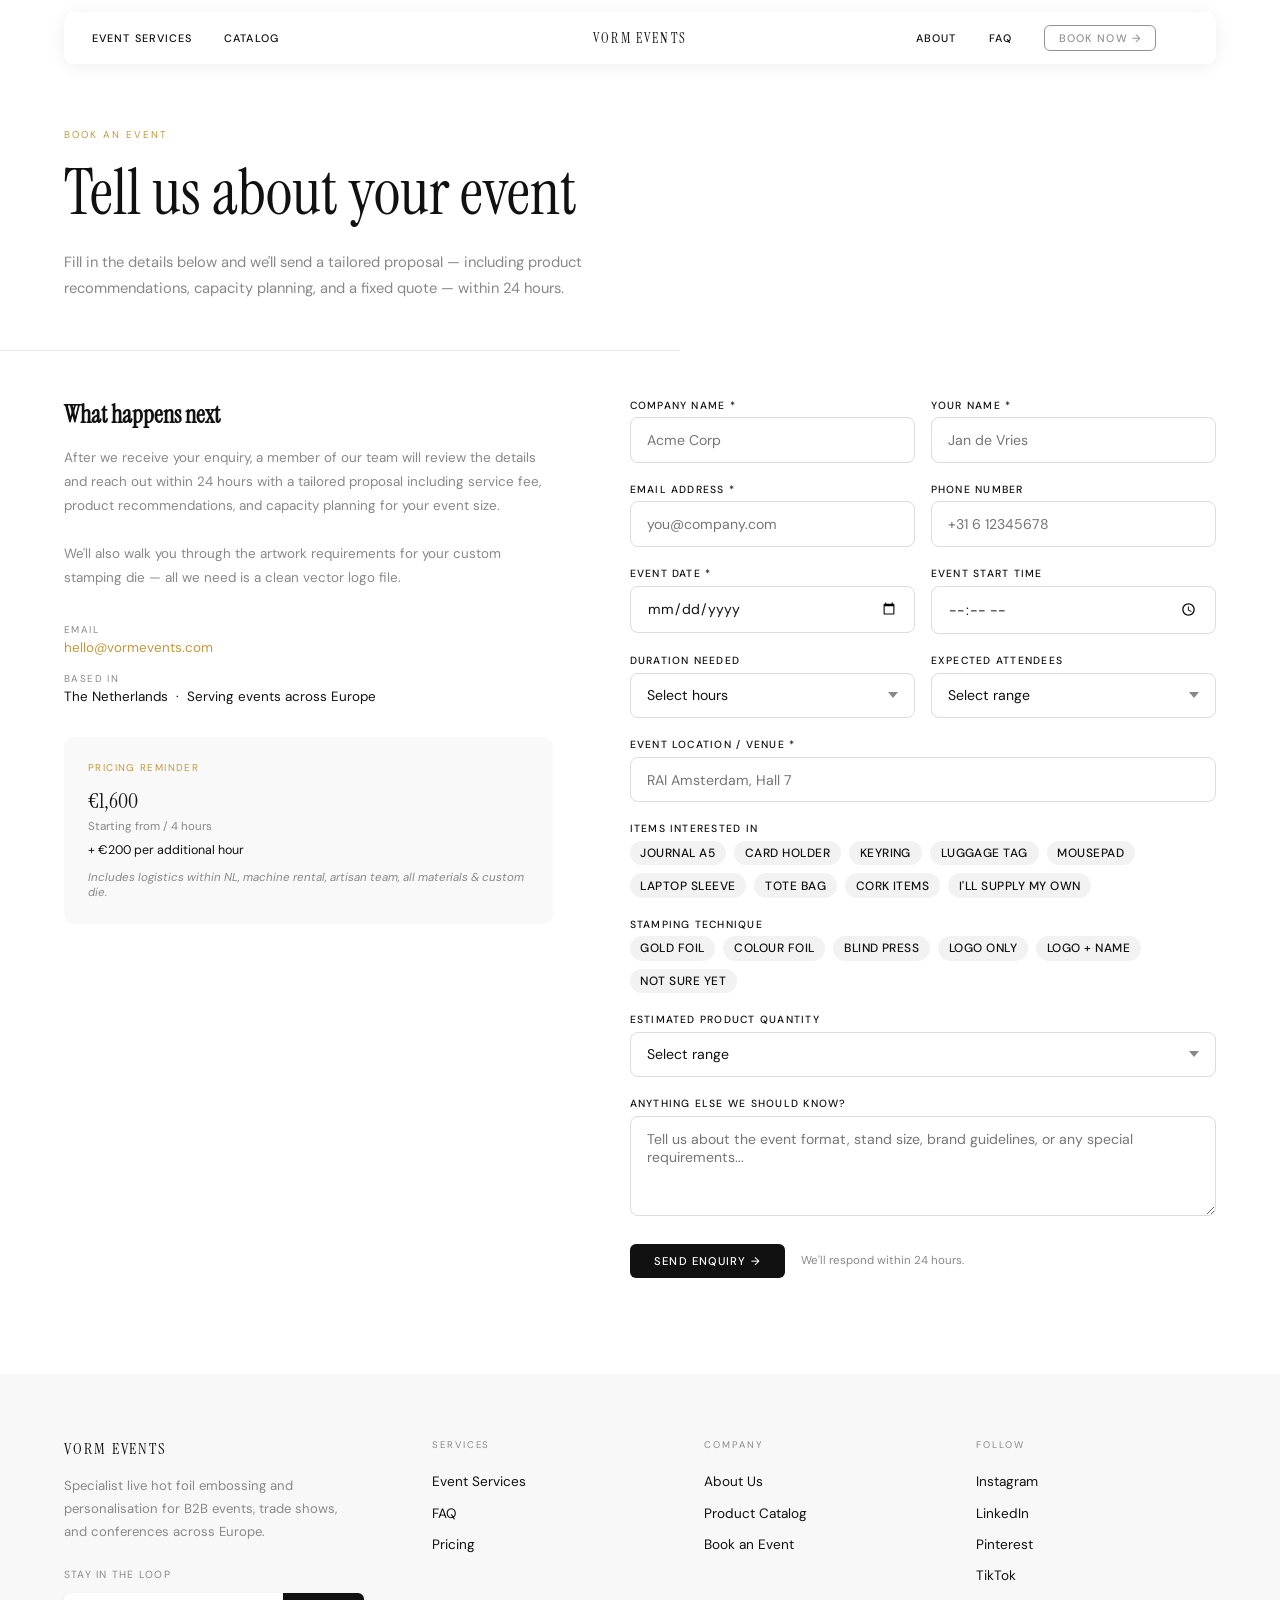
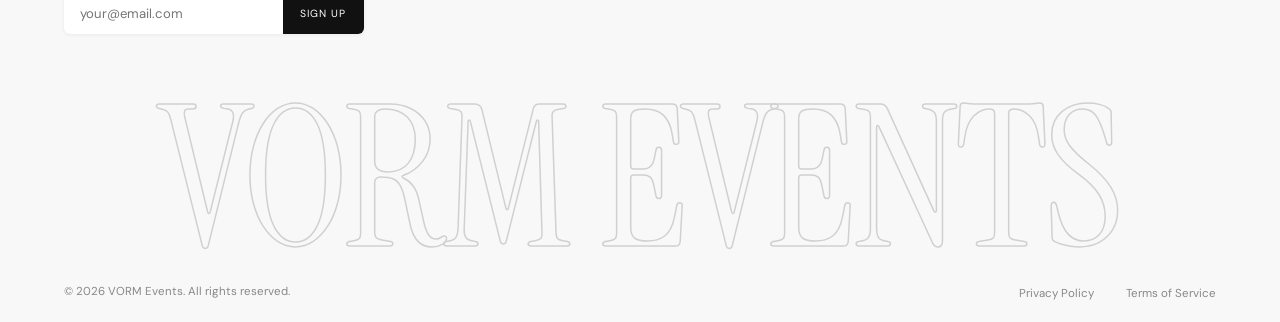
==== book-now.html @ ae05dd7c "Initial commit — VORM Events website Complete multi-page static site: homepage, event services, prod" ====
<!DOCTYPE html>
<html lang="en">
<head>
  <meta charset="UTF-8" />
  <meta name="viewport" content="width=device-width, initial-scale=1.0" />
  <title>Book Now — VORM Events | Live Hot Foil Personalisation</title>
  <meta name="description" content="Book VORM Events for your next trade show, conference or corporate event. Tell us about your event and we'll send a tailored proposal within 24 hours." />
  <link rel="stylesheet" href="css/styles.css" />
</head>
<body>

  <!-- NAV -->
  <nav class="nav" id="nav">
    <ul class="nav-left">
      <li><a class="nav-link" href="services.html">Event Services</a></li>
      <li><a class="nav-link" href="catalog.html">Catalog</a></li>
    </ul>
    <a class="nav-logo" href="index.html">Vorm Events</a>
    <ul class="nav-right">
      <li><a class="nav-link" href="index.html#about">About</a></li>
      <li><a class="nav-link" href="services.html#faq">FAQ</a></li>
      <li><a class="nav-link nav-cta" href="book-now.html" style="opacity:0.45;">Book Now &rarr;</a></li>
      <li><button class="nav-hamburger" id="nav-hamburger" aria-label="Open menu"><span></span><span></span><span></span></button></li>
    </ul>
  </nav>

  <!-- MOBILE MENU -->
  <div class="mob-menu" id="mob-menu">
    <div class="mob-menu-head">
      <button class="mob-close" id="mob-close">&times;</button>
      <span class="mob-logo">Vorm Events</span>
      <div class="mob-spacer"></div>
    </div>
    <nav class="mob-nav">
      <a href="services.html">Event Services</a>
      <a href="catalog.html">Catalog</a>
      <a href="index.html#about">About</a>
      <a href="services.html#faq">FAQ</a>
      <a href="services.html#pricing">Pricing</a>
      <a href="book-now.html" class="mob-book">Book Now &rarr;</a>
    </nav>
  </div>


  <!-- HERO -->
  <div class="book-hero">
    <p class="page-hero-eyebrow">Book an Event</p>
    <h1 class="page-hero-title">Tell us about your event</h1>
    <p class="page-hero-subtitle">Fill in the details below and we'll send a tailored proposal — including product recommendations, capacity planning, and a fixed quote — within 24 hours.</p>
  </div>


  <!-- FORM + SIDEBAR -->
  <div class="book-form-wrap">

    <!-- SIDEBAR -->
    <div class="book-sidebar">
      <h2 class="book-sidebar-title">What happens next</h2>
      <p class="book-sidebar-text">After we receive your enquiry, a member of our team will review the details and reach out within 24 hours with a tailored proposal including service fee, product recommendations, and capacity planning for your event size.</p>
      <p class="book-sidebar-text">We'll also walk you through the artwork requirements for your custom stamping die — all we need is a clean vector logo file.</p>

      <div style="margin-top:2rem;">
        <span class="book-contact-label">Email</span>
        <p class="book-contact-item"><a href="mailto:hello@vormevents.com" style="color:var(--gold);">hello@vormevents.com</a></p>
      </div>
      <div style="margin-top:1rem;">
        <span class="book-contact-label">Based in</span>
        <p class="book-contact-item">The Netherlands &nbsp;&middot;&nbsp; Serving events across Europe</p>
      </div>

      <!-- Pricing reminder -->
      <div style="background:#F9F9F9; border-radius:10px; padding:1.5rem; margin-top:2rem;">
        <p style="font-size:0.62rem; letter-spacing:0.14em; text-transform:uppercase; color:var(--gold); margin-bottom:0.75rem;">Pricing reminder</p>
        <p style="font-family:'Instrument Serif',serif; font-size:1.4rem; margin-bottom:0.25rem;">€1,600</p>
        <p style="font-size:0.72rem; color:var(--muted); margin-bottom:0.5rem;">Starting from / 4 hours</p>
        <p style="font-size:0.78rem; color:var(--text);">+ €200 per additional hour</p>
        <p style="font-size:0.72rem; color:var(--muted); margin-top:0.75rem; font-style:italic;">Includes logistics within NL, machine rental, artisan team, all materials &amp; custom die.</p>
      </div>
    </div>

    <!-- FORM -->
    <form class="book-form" name="book-now" action="#" onsubmit="handleSubmit(event)">

      <!-- Company -->
      <div class="form-row">
        <div class="form-field">
          <label for="company">Company Name *</label>
          <input type="text" id="company" name="company" placeholder="Acme Corp" required />
        </div>
        <div class="form-field">
          <label for="name">Your Name *</label>
          <input type="text" id="name" name="name" placeholder="Jan de Vries" required />
        </div>
      </div>

      <!-- Contact -->
      <div class="form-row">
        <div class="form-field">
          <label for="email">Email Address *</label>
          <input type="email" id="email" name="email" placeholder="you@company.com" required />
        </div>
        <div class="form-field">
          <label for="phone">Phone Number</label>
          <input type="tel" id="phone" name="phone" placeholder="+31 6 12345678" />
        </div>
      </div>

      <!-- Event details -->
      <div class="form-row">
        <div class="form-field">
          <label for="event-date">Event Date *</label>
          <input type="date" id="event-date" name="event-date" required />
        </div>
        <div class="form-field">
          <label for="event-time">Event Start Time</label>
          <input type="time" id="event-time" name="event-time" />
        </div>
      </div>

      <div class="form-row">
        <div class="form-field">
          <label for="duration">Duration Needed</label>
          <select id="duration" name="duration">
            <option value="">Select hours</option>
            <option value="4">4 hours — €1,600</option>
            <option value="5">5 hours — €1,800</option>
            <option value="6">6 hours — €2,000</option>
            <option value="7">7 hours — €2,200</option>
            <option value="8">8 hours — €2,400 (most popular)</option>
            <option value="9">9 hours — €2,600</option>
            <option value="10">10 hours — €2,800</option>
            <option value="custom">Custom / multi-day</option>
          </select>
        </div>
        <div class="form-field">
          <label for="guests">Expected Attendees</label>
          <select id="guests" name="guests">
            <option value="">Select range</option>
            <option value="under-100">Under 100</option>
            <option value="100-250">100–250</option>
            <option value="250-500">250–500</option>
            <option value="500-1000">500–1,000</option>
            <option value="1000+">1,000+</option>
          </select>
        </div>
      </div>

      <div class="form-field">
        <label for="location">Event Location / Venue *</label>
        <input type="text" id="location" name="location" placeholder="RAI Amsterdam, Hall 7" required />
      </div>

      <!-- Items interested in -->
      <div class="form-field">
        <label>Items Interested In</label>
        <div class="check-group">
          <label class="check-pill"><input type="checkbox" name="items" value="journal-a5" /><span class="check-pill-label">Journal A5</span></label>
          <label class="check-pill"><input type="checkbox" name="items" value="card-holder" /><span class="check-pill-label">Card Holder</span></label>
          <label class="check-pill"><input type="checkbox" name="items" value="keyring" /><span class="check-pill-label">Keyring</span></label>
          <label class="check-pill"><input type="checkbox" name="items" value="luggage-tag" /><span class="check-pill-label">Luggage Tag</span></label>
          <label class="check-pill"><input type="checkbox" name="items" value="mousepad" /><span class="check-pill-label">Mousepad</span></label>
          <label class="check-pill"><input type="checkbox" name="items" value="laptop-sleeve" /><span class="check-pill-label">Laptop Sleeve</span></label>
          <label class="check-pill"><input type="checkbox" name="items" value="tote-bag" /><span class="check-pill-label">Tote Bag</span></label>
          <label class="check-pill"><input type="checkbox" name="items" value="cork-items" /><span class="check-pill-label">Cork Items</span></label>
          <label class="check-pill"><input type="checkbox" name="items" value="own-products" /><span class="check-pill-label">I'll supply my own</span></label>
        </div>
      </div>

      <!-- Technique -->
      <div class="form-field">
        <label>Stamping Technique</label>
        <div class="check-group">
          <label class="check-pill"><input type="checkbox" name="technique" value="gold-foil" /><span class="check-pill-label">Gold Foil</span></label>
          <label class="check-pill"><input type="checkbox" name="technique" value="colour-foil" /><span class="check-pill-label">Colour Foil</span></label>
          <label class="check-pill"><input type="checkbox" name="technique" value="blind-press" /><span class="check-pill-label">Blind Press</span></label>
          <label class="check-pill"><input type="checkbox" name="technique" value="logo-only" /><span class="check-pill-label">Logo Only</span></label>
          <label class="check-pill"><input type="checkbox" name="technique" value="logo-name" /><span class="check-pill-label">Logo + Name</span></label>
          <label class="check-pill"><input type="checkbox" name="technique" value="not-sure" /><span class="check-pill-label">Not sure yet</span></label>
        </div>
      </div>

      <!-- Quantity -->
      <div class="form-field">
        <label for="quantity">Estimated Product Quantity</label>
        <select id="quantity" name="quantity">
          <option value="">Select range</option>
          <option value="under-100">Under 100 items</option>
          <option value="100-200">100–200 items</option>
          <option value="200-400">200–400 items</option>
          <option value="400-600">400–600 items</option>
          <option value="600+">600+ items</option>
          <option value="unsure">Not sure — advise me</option>
        </select>
      </div>

      <!-- Notes -->
      <div class="form-field">
        <label for="notes">Anything else we should know?</label>
        <textarea id="notes" name="notes" placeholder="Tell us about the event format, stand size, brand guidelines, or any special requirements..."></textarea>
      </div>

      <!-- Submit -->
      <div class="form-submit">
        <button type="submit" class="btn-dark">Send Enquiry &rarr;</button>
        <p class="form-note">We'll respond within 24 hours.</p>
      </div>

    </form>
  </div>


  <!-- FOOTER -->
  <footer class="footer">
    <div class="footer-top">
      <div>
        <p style="font-family:'Instrument Serif',serif; font-size:1rem; letter-spacing:0.12em; text-transform:uppercase; margin-bottom:1rem;">Vorm Events</p>
        <p class="footer-brand-text">Specialist live hot foil embossing and personalisation for B2B events, trade shows, and conferences across Europe.</p>
        <p class="footer-email-label">Stay in the loop</p>
        <form class="footer-form" onsubmit="return false;">
          <input type="email" placeholder="your@email.com" aria-label="Email" />
          <button type="submit">Sign Up</button>
        </form>
      </div>
      <div>
        <p class="footer-col-title">Services</p>
        <ul class="footer-col-links">
          <li><a href="services.html">Event Services</a></li>
          <li><a href="services.html#faq">FAQ</a></li>
          <li><a href="services.html#pricing">Pricing</a></li>
        </ul>
      </div>
      <div>
        <p class="footer-col-title">Company</p>
        <ul class="footer-col-links">
          <li><a href="index.html#about">About Us</a></li>
          <li><a href="catalog.html">Product Catalog</a></li>
          <li><a href="book-now.html">Book an Event</a></li>
        </ul>
      </div>
      <div>
        <p class="footer-col-title">Follow</p>
        <ul class="footer-col-links">
          <li><a href="#">Instagram</a></li>
          <li><a href="#">LinkedIn</a></li>
          <li><a href="#">Pinterest</a></li>
          <li><a href="#">TikTok</a></li>
        </ul>
      </div>
    </div>
    <div class="footer-wordmark-wrap">
      <div class="footer-wordmark">VORM EVENTS</div>
    </div>
    <div class="footer-bottom">
      <p class="footer-copy">&copy; 2026 VORM Events. All rights reserved.</p>
      <ul class="footer-legal">
        <li><a href="#">Privacy Policy</a></li>
        <li><a href="#">Terms of Service</a></li>
      </ul>
    </div>
  </footer>

  <script src="js/main.js"></script>
  <script>
    function handleSubmit(e) {
      e.preventDefault();
      const btn = e.target.querySelector('[type="submit"]');
      btn.textContent = 'Sent ✓';
      btn.style.background = '#2A7A4A';
      btn.disabled = true;
    }
  </script>
</body>
</html>
---- css/styles.css ----
/* VORM EVENTS — Global Stylesheet v3 */
@import url('https://fonts.googleapis.com/css2?family=Instrument+Serif:ital@0;1&family=DM+Sans:opsz,wght@9..40,300;9..40,400;9..40,500;9..40,600&display=swap');

:root {
  --gold:   #C4973A;
  --text:   #111111;
  --muted:  #888888;
  --card:   #F2F2F2;
  --ph:     #E4E4E4;   /* image placeholder */
  --pad:    clamp(1.5rem, 5vw, 6rem);
  --nav-h:  max(5vh, 52px);
  --nav-top: 0.75rem;
}

*, *::before, *::after { box-sizing: border-box; margin: 0; padding: 0; }
html { scroll-behavior: smooth; }
body {
  font-family: 'DM Sans', sans-serif;
  background: #fff;
  color: var(--text);
  overflow-x: hidden;
  -webkit-font-smoothing: antialiased;
}
a { text-decoration: none; color: inherit; }
img { display: block; max-width: 100%; }
button { font-family: inherit; }

/* Image placeholder */
.ph {
  background: var(--ph);
  display: block;
  width: 100%; height: 100%;
}

/* ============================
   NAVIGATION — floating pill
   ============================ */
.nav {
  position: fixed;
  top: var(--nav-top);
  left: var(--pad);
  right: var(--pad);
  height: var(--nav-h);
  display: flex;
  align-items: center;
  justify-content: space-between;
  padding: 0 1.75rem;
  z-index: 1000;
  background: rgba(255,255,255,0.97);
  backdrop-filter: blur(14px);
  -webkit-backdrop-filter: blur(14px);
  border-radius: 10px;
  box-shadow: 0 2px 18px rgba(0,0,0,0.07);
  transition: box-shadow 0.3s;
}
.nav:hover { box-shadow: 0 4px 24px rgba(0,0,0,0.1); }

.nav-left, .nav-right {
  display: flex;
  align-items: center;
  gap: 2rem;
  list-style: none;
  flex: 1;
}
.nav-right { justify-content: flex-end; }

.nav-logo {
  font-family: 'Instrument Serif', serif;
  font-size: clamp(0.85rem, 1vw, 0.95rem);
  font-weight: 400;
  letter-spacing: 0.16em;
  text-transform: uppercase;
  color: var(--text);
  position: absolute;
  left: 50%;
  transform: translateX(-50%);
  white-space: nowrap;
}

.nav-link {
  font-size: 0.68rem;
  font-weight: 500;
  letter-spacing: 0.1em;
  text-transform: uppercase;
  color: var(--text);
  transition: opacity 0.2s;
  display: flex;
  align-items: center;
  gap: 0.4em;
  cursor: pointer;
}
.nav-link:hover { opacity: 0.5; }

.nav-chevron {
  width: 6px; height: 6px;
  border-right: 1px solid currentColor;
  border-bottom: 1px solid currentColor;
  transform: rotate(45deg) translateY(-2px);
  display: inline-block;
}

.nav-cta {
  border: 1px solid var(--text);
  padding: 0.48em 1.3em;
  font-size: 0.68rem;
  font-weight: 500;
  letter-spacing: 0.1em;
  text-transform: uppercase;
  color: var(--text);
  border-radius: 6px;
  display: flex;
  align-items: center;
  gap: 0.5em;
  transition: all 0.22s;
}
.nav-cta:hover { background: var(--text); color: #fff; }

/* ============================
   DROPDOWN — full 100vw panel
   ============================ */
.nav-item { position: relative; }

.nav-dropdown {
  position: fixed;
  top: calc(var(--nav-top) + var(--nav-h));
  left: 0;
  right: 0;
  height: 40vh;
  background: transparent;
  padding: 0.75rem;
  display: grid;
  grid-template-columns: repeat(4, 1fr);
  gap: 10px;
  opacity: 0;
  pointer-events: none;
  transition: opacity 0.2s ease, transform 0.2s ease;
  transform: translateY(6px);
  filter: drop-shadow(0 20px 40px rgba(0,0,0,0.12));
}
.nav-dropdown.open {
  opacity: 1;
  pointer-events: all;
  transform: translateY(0);
}

.dd-card {
  position: relative;
  aspect-ratio: unset;
  height: 100%;
  overflow: hidden;
  cursor: pointer;
  background: var(--ph);
  border-radius: 10px;
  display: block;
}
.dd-card:hover .dd-card-overlay { background: rgba(0,0,0,0.55); }

.dd-card-overlay {
  position: absolute;
  inset: 0;
  background: rgba(0,0,0,0.35);
  display: flex;
  flex-direction: column;
  justify-content: flex-end;
  padding: 1rem;
  transition: background 0.3s;
}
.dd-card-sub {
  font-size: 0.58rem;
  letter-spacing: 0.14em;
  text-transform: uppercase;
  color: rgba(255,255,255,0.65);
  margin-bottom: 0.25rem;
}
.dd-card-label {
  font-family: 'Instrument Serif', serif;
  font-size: 1rem;
  color: #fff;
}

/* ============================
   HERO
   ============================ */
.hero {
  position: relative;
  height: 90vh;
  min-height: 560px;
  overflow: hidden;
}

.hero-bg {
  position: absolute;
  inset: 0;
  background: #EBEBEB;
}

.hero-body {
  position: absolute;
  inset: 0;
  display: flex;
  flex-direction: column;
  justify-content: flex-end;
  padding: var(--pad);
  padding-bottom: clamp(2rem, 4vh, 3.5rem);
  z-index: 1;
}

.hero-content { max-width: 680px; }

.hero-title {
  font-family: 'Instrument Serif', serif;
  font-size: clamp(2.6rem, 5.5vw, 5rem);
  font-weight: 400;
  color: var(--text);
  line-height: 1.08;
  margin-bottom: 1rem;
}

.hero-subtitle {
  font-size: 0.62rem;
  letter-spacing: 0.22em;
  text-transform: uppercase;
  color: var(--muted);
}

/* ============================
   UTILITIES
   ============================ */
.section-eyebrow {
  font-size: 0.62rem;
  letter-spacing: 0.2em;
  text-transform: uppercase;
  color: var(--gold);
  margin-bottom: 0.75rem;
}

.section-title {
  font-family: 'Instrument Serif', serif;
  font-size: clamp(1.8rem, 3vw, 2.6rem);
  font-weight: 400;
  line-height: 1.25;
  color: var(--text);
}

.arrow-btn {
  width: 34px; height: 34px;
  border: 1.5px solid var(--gold);
  border-radius: 50%;
  display: flex;
  align-items: center;
  justify-content: center;
  color: var(--gold);
  font-size: 0.9rem;
  flex-shrink: 0;
  transition: all 0.2s;
}

.value-cta {
  display: inline-flex;
  align-items: center;
  gap: 0.8em;
  font-size: 0.7rem;
  letter-spacing: 0.15em;
  text-transform: uppercase;
  color: var(--gold);
  transition: opacity 0.2s;
}
.value-cta:hover { opacity: 0.6; }

/* ============================
   VALUE STATEMENT
   ============================ */
.value-section {
  padding: clamp(5rem, 11vh, 10rem) var(--pad);
  text-align: center;
}
.value-inner { max-width: 880px; margin: 0 auto; }

.value-title {
  font-family: 'Instrument Serif', serif;
  font-size: clamp(1.5rem, 3.3vw, 3rem);
  font-weight: 400;
  line-height: 1.25;
  color: var(--text);
  margin-bottom: 2.5rem;
}

/* ============================
   SERVICE CARDS — outcome/service focus, WHITE bg
   ============================ */
.service-cards {
  display: grid;
  grid-template-columns: repeat(3, 1fr);
  gap: 1.25rem;
  padding: 0 var(--pad) clamp(4rem, 8vh, 7rem);
}

.service-card {
  background: #fff;
  border-radius: 10px;
  overflow: hidden;
  display: block;
  cursor: pointer;
  border: 1px solid #EBEBEB;
  transition: border-color 0.2s, box-shadow 0.2s;
}
.service-card:hover {
  border-color: #D8D8D8;
  box-shadow: 0 8px 32px rgba(0,0,0,0.06);
}

.service-img-wrap {
  aspect-ratio: 4/3;
  overflow: hidden;
  background: var(--ph);
}

.service-card-foot {
  padding: 1.4rem 1.5rem 1.5rem;
  display: flex;
  justify-content: space-between;
  align-items: flex-end;
  gap: 1rem;
}

.service-card-tag {
  font-size: 0.6rem;
  letter-spacing: 0.14em;
  text-transform: uppercase;
  color: var(--gold);
  margin-bottom: 0.3rem;
}

.service-card-title {
  font-family: 'Instrument Serif', serif;
  font-size: 1.1rem;
  font-weight: 400;
  color: var(--text);
  line-height: 1.3;
  margin-bottom: 0.35rem;
}

.service-card-desc {
  font-size: 0.76rem;
  color: var(--muted);
  line-height: 1.6;
}

.service-card:hover .arrow-btn { background: var(--gold); color: #fff; }

/* ============================
   WHY SECTION
   ============================ */
.why-section {
  background: #fff;
  padding: clamp(4rem, 9vh, 9rem) var(--pad);
}

.why-header {
  display: grid;
  grid-template-columns: 1fr 1fr;
  gap: 2rem;
  align-items: end;
  margin-bottom: 3rem;
}

.why-title {
  font-family: 'Instrument Serif', serif;
  font-size: clamp(1.8rem, 3vw, 2.6rem);
  font-weight: 400;
  color: var(--text);
  line-height: 1.25;
}

.why-subtitle {
  font-size: 0.88rem;
  color: var(--muted);
  line-height: 1.75;
  margin-left: auto;
  max-width: 380px;
}

.why-grid {
  display: grid;
  grid-template-columns: repeat(4, 1fr);
  gap: 1.25rem;
}

/* Cards 30% taller via pb + image placeholder on top */
.why-card {
  background: var(--card);
  border-radius: 10px;
  overflow: hidden;
  transition: background 0.2s;
}
.why-card:hover { background: #EAEAEA; }

.why-card-ph {
  width: 100%;
  aspect-ratio: 4/3;
  background: var(--ph);
}

.why-card-body {
  padding: 1.5rem 1.5rem 2rem;
}

.why-card-title {
  font-family: 'Instrument Serif', serif;
  font-size: 1rem;
  color: var(--text);
  margin-bottom: 0.65rem;
  line-height: 1.3;
}

.why-card-text {
  font-size: 0.78rem;
  color: var(--muted);
  line-height: 1.75;
}

/* ============================
   HOW IT WORKS
   ============================ */
.how-section {
  padding: clamp(4rem, 9vh, 9rem) var(--pad);
}

.how-header {
  display: flex;
  justify-content: space-between;
  align-items: flex-end;
  margin-bottom: 3rem;
}

.how-steps {
  display: grid;
  grid-template-columns: repeat(5, 1fr);
  gap: 1.25rem;
}

.how-step {
  background: var(--card);
  border-radius: 10px;
  padding: 1.5rem;
  min-height: 35vh;
  display: flex;
  flex-direction: column;
}

.how-step-num {
  font-size: 0.58rem;
  letter-spacing: 0.18em;
  color: var(--gold);
  text-transform: uppercase;
  margin-bottom: 1rem;
}

.how-step-title {
  font-family: 'Instrument Serif', serif;
  font-size: 0.95rem;
  margin-bottom: 0.5rem;
  color: var(--text);
}

.how-step-text {
  font-size: 0.76rem;
  color: var(--muted);
  line-height: 1.7;
}

/* ============================
   LIVE EXPERIENCE
   ============================ */
.live-section {
  padding: clamp(4rem, 9vh, 9rem) var(--pad);
}

.live-inner {
  display: grid;
  grid-template-columns: 1fr 1fr;
  gap: clamp(3rem, 6vw, 6rem);
  align-items: center;
}

.live-visual {
  position: relative;
  aspect-ratio: 4/4;
  border-radius: 10px;
  overflow: hidden;
  background: var(--ph);
}
.live-visual img {
  width: 100%; height: 100%;
  object-fit: cover;
  object-position: top;
}

.live-badge {
  position: absolute;
  bottom: 1.25rem; left: 1.25rem;
  background: var(--gold);
  color: #fff;
  font-size: 0.6rem;
  letter-spacing: 0.12em;
  text-transform: uppercase;
  padding: 0.4em 0.9em;
  border-radius: 4px;
  font-weight: 600;
}

.live-title {
  font-family: 'Instrument Serif', serif;
  font-size: clamp(1.8rem, 3vw, 2.6rem);
  font-weight: 400;
  line-height: 1.22;
  margin: 0.75rem 0 1.25rem;
}

.live-text {
  font-size: 0.88rem;
  color: var(--muted);
  line-height: 1.8;
  margin-bottom: 1.25rem;
}

.live-stats {
  display: grid;
  grid-template-columns: repeat(3, 1fr);
  gap: 1.25rem;
  padding-top: 2rem;
}

.live-stat-num {
  font-family: 'Instrument Serif', serif;
  font-size: 2rem;
  color: var(--gold);
  line-height: 1;
  margin-bottom: 0.3rem;
}

.live-stat-label {
  font-size: 0.68rem;
  color: var(--muted);
  line-height: 1.5;
  text-transform: uppercase;
  letter-spacing: 0.07em;
}

/* ============================
   PRICING — left / right split
   ============================ */
.pricing-section {
  padding: clamp(4rem, 9vh, 9rem) var(--pad);
  background: #F9F9F9;
}

.pricing-layout {
  display: grid;
  grid-template-columns: 1fr 1fr;
  gap: clamp(2rem, 5vw, 5rem);
  align-items: start;
}

/* LEFT column */
.pricing-left { }

.pricing-title {
  font-family: 'Instrument Serif', serif;
  font-size: clamp(1.8rem, 3vw, 2.6rem);
  font-weight: 400;
  line-height: 1.2;
  margin: 0.4rem 0 1.5rem;
}

.pricing-includes {
  display: flex;
  flex-direction: column;
  gap: 0.65rem;
  margin-bottom: 1.5rem;
}

.pricing-inc-item {
  display: flex;
  align-items: center;
  gap: 0.6em;
  font-size: 0.84rem;
  color: var(--text);
}

.pricing-inc-item::before {
  content: '✓';
  color: var(--gold);
  font-weight: 700;
  font-size: 0.75rem;
  flex-shrink: 0;
}

.pricing-note-sm {
  font-size: 0.72rem;
  color: var(--muted);
  font-style: italic;
  margin-top: 0.75rem;
}

/* RIGHT column — vertical stack */
.pricing-right {
  display: flex;
  flex-direction: column;
  gap: 0;
}

/* Top: big price */
.pricing-price-top {
  margin-bottom: 0.4rem;
}

.price-big {
  font-family: 'Instrument Serif', serif;
  font-size: clamp(3rem, 5vw, 4.5rem);
  font-weight: 400;
  color: var(--text);
  line-height: 1;
  margin-bottom: 0.25rem;
}

.price-note {
  font-size: 0.72rem;
  color: var(--muted);
  text-transform: uppercase;
  letter-spacing: 0.07em;
}

.price-extra-inline {
  font-size: 0.88rem;
  color: var(--text);
  margin-bottom: 1.5rem;
}

/* Package rows — same style as capacity-example */
.pricing-packages {
  display: flex;
  flex-direction: column;
  gap: 0.6rem;
}

.pkg-row {
  background: var(--card);
  border-radius: 8px;
  padding: 0.9rem 1.4rem;
  display: flex;
  justify-content: space-between;
  align-items: center;
  transition: background 0.2s;
}
.pkg-row:hover { background: #E8E8E8; }

.pkg-row.featured {
  background: var(--text);
}
.pkg-row.featured:hover { background: #222; }

.pkg-row-left {}

.pkg-row-hrs {
  font-size: 0.84rem;
  color: var(--text);
}
.pkg-row.featured .pkg-row-hrs { color: #fff; }

.pkg-row-items {
  font-size: 0.7rem;
  color: var(--muted);
  margin-top: 0.1rem;
}
.pkg-row.featured .pkg-row-items { color: rgba(255,255,255,0.4); }

.pkg-row-price {
  font-family: 'Instrument Serif', serif;
  font-size: 1.4rem;
  color: var(--text);
  white-space: nowrap;
}
.pkg-row.featured .pkg-row-price { color: var(--gold); }

.pricing-total-note {
  background: #fff;
  border-radius: 10px;
  padding: 1.5rem 2rem;
  margin-bottom: 1rem;
  display: grid;
  grid-template-columns: auto 1fr;
  gap: 0.75rem 2rem;
  align-items: center;
}

.pricing-total-label {
  font-size: 0.65rem;
  letter-spacing: 0.14em;
  text-transform: uppercase;
  color: var(--gold);
  grid-column: 1 / -1;
  margin-bottom: 0.25rem;
}

.pricing-total-formula {
  font-family: 'Instrument Serif', serif;
  font-size: 1rem;
  color: var(--text);
}

.pricing-total-example {
  font-size: 0.78rem;
  color: var(--muted);
  line-height: 1.6;
}

/* Keep these for services page compat */
.includes-list {
  list-style: none;
  display: flex;
  flex-direction: column;
  gap: 0.6rem;
  margin-bottom: 2rem;
}

.includes-list li {
  font-size: 0.84rem;
  color: var(--text);
  display: flex;
  align-items: center;
  gap: 0.65em;
}

.includes-list li::before {
  content: '';
  display: inline-block;
  width: 6px; height: 6px;
  background: var(--gold);
  border-radius: 50%;
  flex-shrink: 0;
}

/* ============================
   ABOUT STRIP
   ============================ */
.about-strip {
  padding: clamp(4rem, 8vh, 7rem) var(--pad);
}

.about-strip-inner {
  display: grid;
  grid-template-columns: 1fr 1fr;
  gap: clamp(3rem, 6vw, 6rem);
  align-items: center;
}

.about-visual {
  aspect-ratio: 4/5;
  border-radius: 10px;
  overflow: hidden;
  background: var(--ph);
}
.about-visual img {
  width: 100%; height: 100%;
  object-fit: cover;
}

.about-strip-body {
  font-size: 0.88rem;
  color: var(--muted);
  line-height: 1.85;
  margin-bottom: 1.5rem;
}

/* ============================
   GALLERY MARQUEE
   ============================ */
.gallery-section {
  padding: clamp(4rem, 8vh, 8rem) 0;
  overflow: hidden;
}

.gallery-header {
  padding: 0 var(--pad) 2.5rem;
}

.gallery-track-wrap { overflow: hidden; }

.gallery-track {
  display: flex;
  gap: 1.25rem;
  animation: marquee 45s linear infinite;
  width: max-content;
  align-items: flex-start;
  will-change: transform;
}
.gallery-track.paused { animation-play-state: paused; }

@keyframes marquee {
  from { transform: translateX(0); }
  to   { transform: translateX(-50%); }
}

.gallery-item {
  flex-shrink: 0;
  border-radius: 8px;
  overflow: hidden;
  background: var(--ph);
}

/* ============================
   FOOTER
   ============================ */
.footer { background: #F8F8F8; }

.footer-top {
  display: grid;
  grid-template-columns: 1.4fr 1fr 1fr 1fr;
  gap: 2rem;
  padding: 4rem var(--pad);
}

.footer-brand-text {
  font-size: 0.82rem;
  color: var(--muted);
  line-height: 1.75;
  margin-bottom: 1.5rem;
  max-width: 280px;
}

.footer-email-label {
  font-size: 0.65rem;
  letter-spacing: 0.12em;
  text-transform: uppercase;
  color: var(--muted);
  margin-bottom: 0.75rem;
}

.footer-form {
  display: flex;
  max-width: 300px;
  background: #fff;
  border-radius: 6px;
  overflow: hidden;
  box-shadow: 0 1px 4px rgba(0,0,0,0.06);
}

.footer-form input {
  flex: 1;
  padding: 0.75rem 1rem;
  border: none;
  background: transparent;
  font-family: 'DM Sans', sans-serif;
  font-size: 0.82rem;
  outline: none;
  color: var(--text);
}

.footer-form button {
  padding: 0.75rem 1.1rem;
  background: var(--text);
  color: #fff;
  border: none;
  font-size: 0.65rem;
  letter-spacing: 0.1em;
  text-transform: uppercase;
  cursor: pointer;
  white-space: nowrap;
  transition: background 0.2s;
}
.footer-form button:hover { background: #000; }

.footer-col-title {
  font-size: 0.6rem;
  letter-spacing: 0.2em;
  text-transform: uppercase;
  color: var(--muted);
  margin-bottom: 1.2rem;
}

.footer-col-links {
  list-style: none;
  display: flex;
  flex-direction: column;
  gap: 0.65rem;
}
.footer-col-links a { font-size: 0.85rem; color: var(--text); transition: opacity 0.2s; }
.footer-col-links a:hover { opacity: 0.5; }

/* Full-width wordmark — centered */
.footer-wordmark-wrap {
  overflow: hidden;
  line-height: 0.82;
  padding: 0;
  text-align: center;
}

.footer-wordmark {
  font-family: 'Instrument Serif', serif;
  font-size: 15.5vw;
  font-weight: 400;
  color: transparent;
  -webkit-text-stroke: 1.5px #D0D0D0;
  white-space: nowrap;
  user-select: none;
  letter-spacing: -0.02em;
  display: inline-block;
}

.footer-bottom {
  display: flex;
  justify-content: space-between;
  align-items: center;
  padding: 1.25rem var(--pad);
  background: #F8F8F8;
}

.footer-copy { font-size: 0.72rem; color: var(--muted); }

.footer-legal { display: flex; gap: 2rem; list-style: none; }
.footer-legal a { font-size: 0.72rem; color: var(--muted); transition: opacity 0.2s; }
.footer-legal a:hover { opacity: 0.6; }

/* ============================
   PAGE HERO (inner pages)
   ============================ */
.page-hero {
  padding: calc(var(--nav-top) + var(--nav-h) + 4rem) var(--pad) 3.5rem;
}

.page-hero-eyebrow {
  font-size: 0.62rem;
  letter-spacing: 0.2em;
  text-transform: uppercase;
  color: var(--gold);
  margin-bottom: 1rem;
}

.page-hero-title {
  font-family: 'Instrument Serif', serif;
  font-size: clamp(2.4rem, 5vw, 4.5rem);
  font-weight: 400;
  line-height: 1.12;
  margin-bottom: 1.25rem;
  max-width: 780px;
}

.page-hero-subtitle {
  font-size: 0.92rem;
  color: var(--muted);
  line-height: 1.8;
  max-width: 520px;
}

/* Services page — full-width hero image placeholder */
.services-hero-image {
  width: 100%;
  height: 55vh;
  min-height: 320px;
  background: var(--ph);
  overflow: hidden;
}

/* Book Now form page */
.book-hero {
  padding: calc(var(--nav-top) + var(--nav-h) + 4rem) var(--pad) 3rem;
  border-bottom: 1px solid #EBEBEB;
  max-width: 680px;
}

.book-form-wrap {
  padding: 3rem var(--pad) 6rem;
  display: grid;
  grid-template-columns: 1fr 1.2fr;
  gap: clamp(3rem, 6vw, 7rem);
  align-items: start;
}

.book-sidebar { }

.book-sidebar-title {
  font-family: 'Instrument Serif', serif;
  font-size: 1.5rem;
  margin-bottom: 1rem;
}

.book-sidebar-text {
  font-size: 0.84rem;
  color: var(--muted);
  line-height: 1.8;
  margin-bottom: 1.5rem;
}

.book-contact-item {
  font-size: 0.84rem;
  color: var(--text);
  margin-bottom: 0.5rem;
}

.book-contact-label {
  font-size: 0.62rem;
  letter-spacing: 0.14em;
  text-transform: uppercase;
  color: var(--muted);
  display: block;
  margin-bottom: 0.2rem;
}

.book-form {
  display: flex;
  flex-direction: column;
  gap: 1.25rem;
}

.form-row {
  display: grid;
  grid-template-columns: 1fr 1fr;
  gap: 1rem;
}

.form-field {
  display: flex;
  flex-direction: column;
  gap: 0.35rem;
}

.form-field label {
  font-size: 0.65rem;
  letter-spacing: 0.12em;
  text-transform: uppercase;
  color: var(--text);
  font-weight: 500;
}

.form-field input,
.form-field select,
.form-field textarea {
  font-family: 'DM Sans', sans-serif;
  font-size: 0.88rem;
  color: var(--text);
  background: #fff;
  border: 1px solid #DCDCDC;
  border-radius: 8px;
  padding: 0.8rem 1rem;
  outline: none;
  transition: border-color 0.2s;
  width: 100%;
  appearance: none;
  -webkit-appearance: none;
}
.form-field input:focus,
.form-field select:focus,
.form-field textarea:focus { border-color: var(--text); }

.form-field textarea { resize: vertical; min-height: 100px; }

.form-field select {
  background-image: url("data:image/svg+xml,%3Csvg xmlns='http://www.w3.org/2000/svg' width='10' height='6'%3E%3Cpath d='M0 0l5 6 5-6z' fill='%23888'/%3E%3C/svg%3E");
  background-repeat: no-repeat;
  background-position: right 1rem center;
  padding-right: 2.5rem;
}

.form-full { grid-column: 1 / -1; }

.form-submit {
  display: flex;
  align-items: center;
  gap: 1rem;
  margin-top: 0.5rem;
}

.form-note {
  font-size: 0.72rem;
  color: var(--muted);
}

/* Checkbox group */
.check-group {
  display: flex;
  flex-wrap: wrap;
  gap: 0.5rem;
}

.check-pill {
  display: flex;
  align-items: center;
  gap: 0.4em;
  cursor: pointer;
}

.check-pill input[type="checkbox"] { display: none; }

.check-pill-label {
  font-size: 0.75rem;
  padding: 0.35em 0.9em;
  background: var(--card);
  border-radius: 20px;
  cursor: pointer;
  transition: all 0.15s;
  user-select: none;
  letter-spacing: 0.04em;
}

.check-pill input:checked + .check-pill-label {
  background: var(--text);
  color: #fff;
}

/* ============================
   SERVICES PAGE — What We Help You Achieve
   ============================ */
.achieve-section {
  padding: clamp(3rem, 7vh, 6rem) var(--pad);
}

.achieve-grid {
  display: grid;
  grid-template-columns: repeat(4, 1fr);
  gap: 1.25rem;
  margin-top: 2.5rem;
}

.achieve-card {
  background: var(--card);
  border-radius: 10px;
  padding: 2rem;
  transition: background 0.2s;
}
.achieve-card:hover { background: #EAEAEA; }

.achieve-num {
  font-family: 'Instrument Serif', serif;
  font-size: 1.8rem;
  color: var(--gold);
  line-height: 1;
  margin-bottom: 0.75rem;
}

.achieve-title {
  font-family: 'Instrument Serif', serif;
  font-size: 1.1rem;
  color: var(--text);
  margin-bottom: 0.65rem;
  line-height: 1.3;
}

.achieve-text {
  font-size: 0.8rem;
  color: var(--muted);
  line-height: 1.75;
}

/* Materials section (services page) */
.materials-section {
  padding: clamp(3rem, 7vh, 6rem) var(--pad);
  background: #F9F9F9;
}

.materials-grid {
  display: grid;
  grid-template-columns: repeat(3, 1fr);
  gap: 1.25rem;
  margin-top: 2.5rem;
}

.material-card {
  background: #fff;
  border-radius: 10px;
  overflow: hidden;
  transition: box-shadow 0.2s;
}
.material-card:hover { box-shadow: 0 8px 32px rgba(0,0,0,0.06); }

.material-card-img {
  aspect-ratio: 4/3;
  overflow: hidden;
  background: var(--ph);
}

.material-card-body { padding: 1.5rem; }

.material-card-tag {
  font-size: 0.6rem;
  letter-spacing: 0.16em;
  text-transform: uppercase;
  color: var(--gold);
  margin-bottom: 0.4rem;
}

.material-card-title {
  font-family: 'Instrument Serif', serif;
  font-size: 1.2rem;
  font-weight: 400;
  margin-bottom: 0.6rem;
  color: var(--text);
}

.material-card-text {
  font-size: 0.82rem;
  color: var(--muted);
  line-height: 1.75;
  margin-bottom: 1rem;
}

.material-card-features {
  list-style: none;
  display: flex;
  flex-direction: column;
  gap: 0.35rem;
}
.material-card-features li {
  font-size: 0.76rem;
  color: var(--muted);
  display: flex;
  align-items: center;
  gap: 0.5em;
}
.material-card-features li::before {
  content: '';
  display: inline-block;
  width: 3px; height: 3px;
  background: var(--gold);
  border-radius: 50%;
  flex-shrink: 0;
}

/* Capacity */
.capacity-section {
  padding: clamp(4rem, 9vh, 9rem) var(--pad);
}

.capacity-inner {
  display: grid;
  grid-template-columns: 1fr 1fr;
  gap: clamp(3rem, 6vw, 6rem);
  align-items: start;
}

.capacity-num {
  font-family: 'Instrument Serif', serif;
  font-size: clamp(3.5rem, 7vw, 6rem);
  font-weight: 400;
  color: var(--gold);
  line-height: 1;
}

.capacity-label {
  font-size: 0.7rem;
  color: var(--muted);
  text-transform: uppercase;
  letter-spacing: 0.12em;
  margin-bottom: 1.5rem;
}

.capacity-desc {
  font-size: 0.88rem;
  color: var(--muted);
  line-height: 1.8;
}

.capacity-title {
  font-family: 'Instrument Serif', serif;
  font-size: clamp(1.5rem, 2.5vw, 2.2rem);
  font-weight: 400;
  color: var(--text);
  margin-bottom: 1rem;
  line-height: 1.3;
}

.capacity-examples {
  display: flex;
  flex-direction: column;
  gap: 0.6rem;
  margin-top: 1.25rem;
}

.capacity-example {
  background: var(--card);
  border-radius: 8px;
  padding: 0.9rem 1.4rem;
  display: flex;
  justify-content: space-between;
  align-items: center;
  transition: background 0.2s;
}
.capacity-example:hover { background: #EAEAEA; }

.capacity-example-label { font-size: 0.8rem; color: var(--muted); }
.capacity-example-val {
  font-family: 'Instrument Serif', serif;
  font-size: 0.95rem;
  color: var(--text);
}

/* Personalisation */
.personalisation-section { padding: clamp(4rem, 9vh, 9rem) var(--pad); background: #F9F9F9; }

.personalisation-inner {
  display: grid;
  grid-template-columns: 1fr 1fr;
  gap: clamp(3rem, 6vw, 6rem);
  align-items: center;
}

.personalisation-visual {
  aspect-ratio: 5/4;
  border-radius: 10px;
  overflow: hidden;
  background: var(--ph);
}

.finishing-options {
  display: grid;
  grid-template-columns: repeat(3, 1fr);
  gap: 0.75rem;
  margin-top: 1.75rem;
}

.finishing-opt {
  background: var(--card);
  border-radius: 8px;
  padding: 1.1rem;
  text-align: center;
  transition: background 0.2s;
}
.finishing-opt:hover { background: #EAEAEA; }

.finishing-opt-name {
  font-family: 'Instrument Serif', serif;
  font-size: 0.95rem;
  margin-bottom: 0.25rem;
  color: var(--text);
}
.finishing-opt-sub { font-size: 0.68rem; color: var(--muted); }

/* FAQ */
.faq-section { padding: clamp(4rem, 9vh, 9rem) var(--pad); }
.faq-inner { max-width: 780px; margin: 0 auto; }
.faq-grid { margin-top: 2.5rem; }

.faq-question {
  width: 100%;
  display: flex;
  justify-content: space-between;
  align-items: center;
  padding: 1.35rem 0;
  cursor: pointer;
  background: none;
  border: none;
  border-bottom: 1px solid #EBEBEB;
  text-align: left;
  font-size: 0.95rem;
  font-family: 'Instrument Serif', serif;
  color: var(--text);
  gap: 1.5rem;
}
.faq-item:first-child .faq-question { border-top: 1px solid #EBEBEB; }

.faq-icon {
  flex-shrink: 0;
  width: 26px; height: 26px;
  background: var(--card);
  border-radius: 50%;
  display: flex;
  align-items: center;
  justify-content: center;
  font-size: 1rem;
  color: var(--muted);
  line-height: 1;
  transition: all 0.2s;
  font-family: 'DM Sans', sans-serif;
  font-weight: 300;
}

.faq-item.open .faq-question { border-bottom-color: transparent; }
.faq-item.open .faq-icon { background: var(--text); color: #fff; transform: rotate(45deg); }

.faq-answer { overflow: hidden; max-height: 0; transition: max-height 0.4s ease; }
.faq-item.open .faq-answer { max-height: 600px; }
.faq-answer-inner { padding: 0 0 1.5rem; }
.faq-answer-inner p { font-size: 0.86rem; color: var(--muted); line-height: 1.85; }
.faq-answer-inner p + p { margin-top: 0.65rem; }

/* ============================
   CATALOG PAGE
   ============================ */
.catalog-header {
  padding: calc(var(--nav-top) + var(--nav-h) + 5rem) var(--pad) 4rem;
}

.catalog-header-inner {
  max-width: 52vw;
}

.catalog-filters {
  display: flex;
  gap: 0.5rem;
  flex-wrap: wrap;
  margin-top: 1.5rem;
}

.filter-btn {
  padding: 0.42em 1.2em;
  background: var(--card);
  border: none;
  border-radius: 20px;
  font-family: 'DM Sans', sans-serif;
  font-size: 0.68rem;
  letter-spacing: 0.08em;
  text-transform: uppercase;
  cursor: pointer;
  color: var(--muted);
  transition: all 0.2s;
}
.filter-btn.active, .filter-btn:hover { background: var(--text); color: #fff; }

.catalog-section-label {
  font-size: 0.62rem;
  letter-spacing: 0.2em;
  text-transform: uppercase;
  color: var(--gold);
  padding: 2.5rem var(--pad) 0;
}

.catalog-grid {
  padding: 1.5rem var(--pad) clamp(3rem, 6vh, 5rem);
  display: grid;
  grid-template-columns: repeat(4, 1fr);
  gap: 1.25rem;
}

/* Product card — image placeholder grey, footer white */
.product-card {
  background: var(--card);
  border-radius: 10px;
  overflow: hidden;
  cursor: pointer;
  transition: box-shadow 0.2s;
}
.product-card:hover { box-shadow: 0 8px 28px rgba(0,0,0,0.08); }
.product-card[hidden] { display: none !important; }

.product-img-wrap {
  aspect-ratio: 1;
  background: #fff;
  overflow: hidden;
  position: relative;
}
.product-img-wrap img {
  width: 100%; height: 100%;
  object-fit: cover;
  object-position: center;
  transition: transform 0.5s ease;
}
.product-card:hover .product-img-wrap img { transform: scale(1.04); }

.product-badge {
  position: absolute;
  top: 0.75rem; left: 0.75rem;
  background: rgba(255,255,255,0.9);
  color: var(--text);
  font-size: 0.58rem;
  letter-spacing: 0.1em;
  text-transform: uppercase;
  padding: 0.3em 0.65em;
  border-radius: 4px;
}

/* White footer */
.product-card-foot {
  background: #fff;
  padding: 1rem 1.25rem 1.25rem;
  display: flex;
  justify-content: space-between;
  align-items: flex-end;
  gap: 0.75rem;
}

.product-name {
  font-family: 'Instrument Serif', serif;
  font-size: 0.98rem;
  font-weight: 400;
  color: var(--text);
  margin-bottom: 0.2rem;
}

.product-sub { font-size: 0.7rem; color: var(--muted); margin-bottom: 0.5rem; }

.product-colors {
  display: flex;
  gap: 4px;
  margin-top: 0.5rem;
}

.color-dot {
  width: 13px; height: 13px;
  border-radius: 50%;
  border: 1.5px solid rgba(0,0,0,0.12);
  cursor: pointer;
  transition: transform 0.15s;
  flex-shrink: 0;
}
.color-dot:hover { transform: scale(1.25); }

.product-card:hover .arrow-btn { background: var(--gold); color: #fff; }

/* Catalog info strip */
.catalog-info-strip {
  padding: clamp(2.5rem, 5vh, 4rem) var(--pad);
  background: #F9F9F9;
}

.catalog-info-grid {
  display: grid;
  grid-template-columns: repeat(3, 1fr);
  gap: 1.25rem;
}

.catalog-info-card {
  background: #fff;
  border-radius: 10px;
  padding: 1.75rem;
}

.catalog-info-title {
  font-family: 'Instrument Serif', serif;
  font-size: 1.1rem;
  margin-bottom: 0.65rem;
  color: var(--text);
}

.catalog-info-text { font-size: 0.8rem; color: var(--muted); line-height: 1.75; }

/* ============================
   BUTTONS
   ============================ */
.btn-dark {
  display: inline-flex;
  align-items: center;
  gap: 0.8em;
  background: var(--text);
  color: #fff;
  padding: 0.9em 2.2em;
  font-size: 0.7rem;
  letter-spacing: 0.1em;
  text-transform: uppercase;
  font-weight: 500;
  border-radius: 6px;
  border: none;
  cursor: pointer;
  transition: background 0.2s;
}
.btn-dark:hover { background: #000; }

/* ============================
   MOBILE HAMBURGER & MENU
   ============================ */
.nav-hamburger {
  display: none;
  flex-direction: column;
  justify-content: center;
  gap: 5px;
  cursor: pointer;
  background: none;
  border: none;
  padding: 4px;
  margin-left: 0.5rem;
}
.nav-hamburger span {
  display: block;
  width: 22px;
  height: 1.5px;
  background: var(--text);
  transition: all 0.25s;
}

/* Full-screen overlay */
.mob-menu {
  position: fixed;
  inset: 0;
  background: #fff;
  z-index: 3000;
  display: flex;
  flex-direction: column;
  transform: translateX(100%);
  transition: transform 0.35s cubic-bezier(0.4, 0, 0.2, 1);
  overflow-y: auto;
}
.mob-menu.open { transform: translateX(0); }

.mob-menu-head {
  display: flex;
  align-items: center;
  justify-content: space-between;
  padding: 1.1rem 1.5rem;
  flex-shrink: 0;
}

.mob-close {
  font-size: 1.4rem;
  background: none;
  border: none;
  cursor: pointer;
  color: var(--text);
  line-height: 1;
  width: 36px; height: 36px;
  display: flex; align-items: center; justify-content: center;
  font-family: 'DM Sans', sans-serif;
  font-weight: 300;
}

.mob-logo {
  font-family: 'Instrument Serif', serif;
  font-size: 0.88rem;
  letter-spacing: 0.16em;
  text-transform: uppercase;
  color: var(--text);
}

.mob-spacer { width: 36px; }

.mob-nav {
  flex: 1;
  padding: 1rem 1.5rem 2rem;
  display: flex;
  flex-direction: column;
}

.mob-nav a {
  font-family: 'Instrument Serif', serif;
  font-size: clamp(2rem, 8vw, 2.8rem);
  color: var(--text);
  text-decoration: none;
  padding: 0.65rem 0;
  display: block;
  border-bottom: 1px solid #EBEBEB;
  transition: opacity 0.2s;
  line-height: 1.2;
}
.mob-nav a:first-child { border-top: 1px solid #EBEBEB; }
.mob-nav a:hover { opacity: 0.45; }

.mob-nav .mob-book {
  margin-top: 1.5rem;
  border: none;
  background: var(--text);
  color: #fff;
  padding: 1em 2em;
  font-family: 'DM Sans', sans-serif;
  font-size: 0.8rem;
  letter-spacing: 0.1em;
  text-transform: uppercase;
  text-align: center;
  border-radius: 8px;
  display: block;
}
.mob-nav .mob-book:hover { background: #000; opacity: 1; }

/* ============================
   RESPONSIVE
   ============================ */
@media (max-width: 1100px) {
  .why-grid { grid-template-columns: repeat(2, 1fr); }
  .how-steps { grid-template-columns: repeat(3, 1fr); }
  .catalog-grid { grid-template-columns: repeat(3, 1fr); }
  .footer-top { grid-template-columns: 1fr 1fr; gap: 3rem; }
  .achieve-grid { grid-template-columns: repeat(2, 1fr); }
}

@media (max-width: 900px) {
  .nav-left { display: none; }
  .nav-hamburger { display: flex; }
  .nav-right .nav-link:not(.nav-cta) { display: none; }
  .nav-cta { display: none; }
  .service-cards { grid-template-columns: 1fr; max-width: 480px; margin: 0 auto; }
  .live-inner, .about-strip-inner, .pricing-inner, .capacity-inner, .personalisation-inner { grid-template-columns: 1fr; }
  .why-header { grid-template-columns: 1fr; }
  .materials-grid, .achieve-grid { grid-template-columns: 1fr; }
  .catalog-header-inner { max-width: 100%; }
}

@media (max-width: 680px) {
  .catalog-grid { grid-template-columns: repeat(2, 1fr); }
  .how-steps { grid-template-columns: repeat(2, 1fr); }
  .live-stats { grid-template-columns: 1fr; gap: 1rem; }
  .finishing-options { grid-template-columns: 1fr; }
  .footer-top { grid-template-columns: 1fr; }
  .why-grid { grid-template-columns: 1fr; }
  .catalog-info-grid { grid-template-columns: 1fr; }
  .hero-links { flex-direction: column; gap: 1rem; }
}
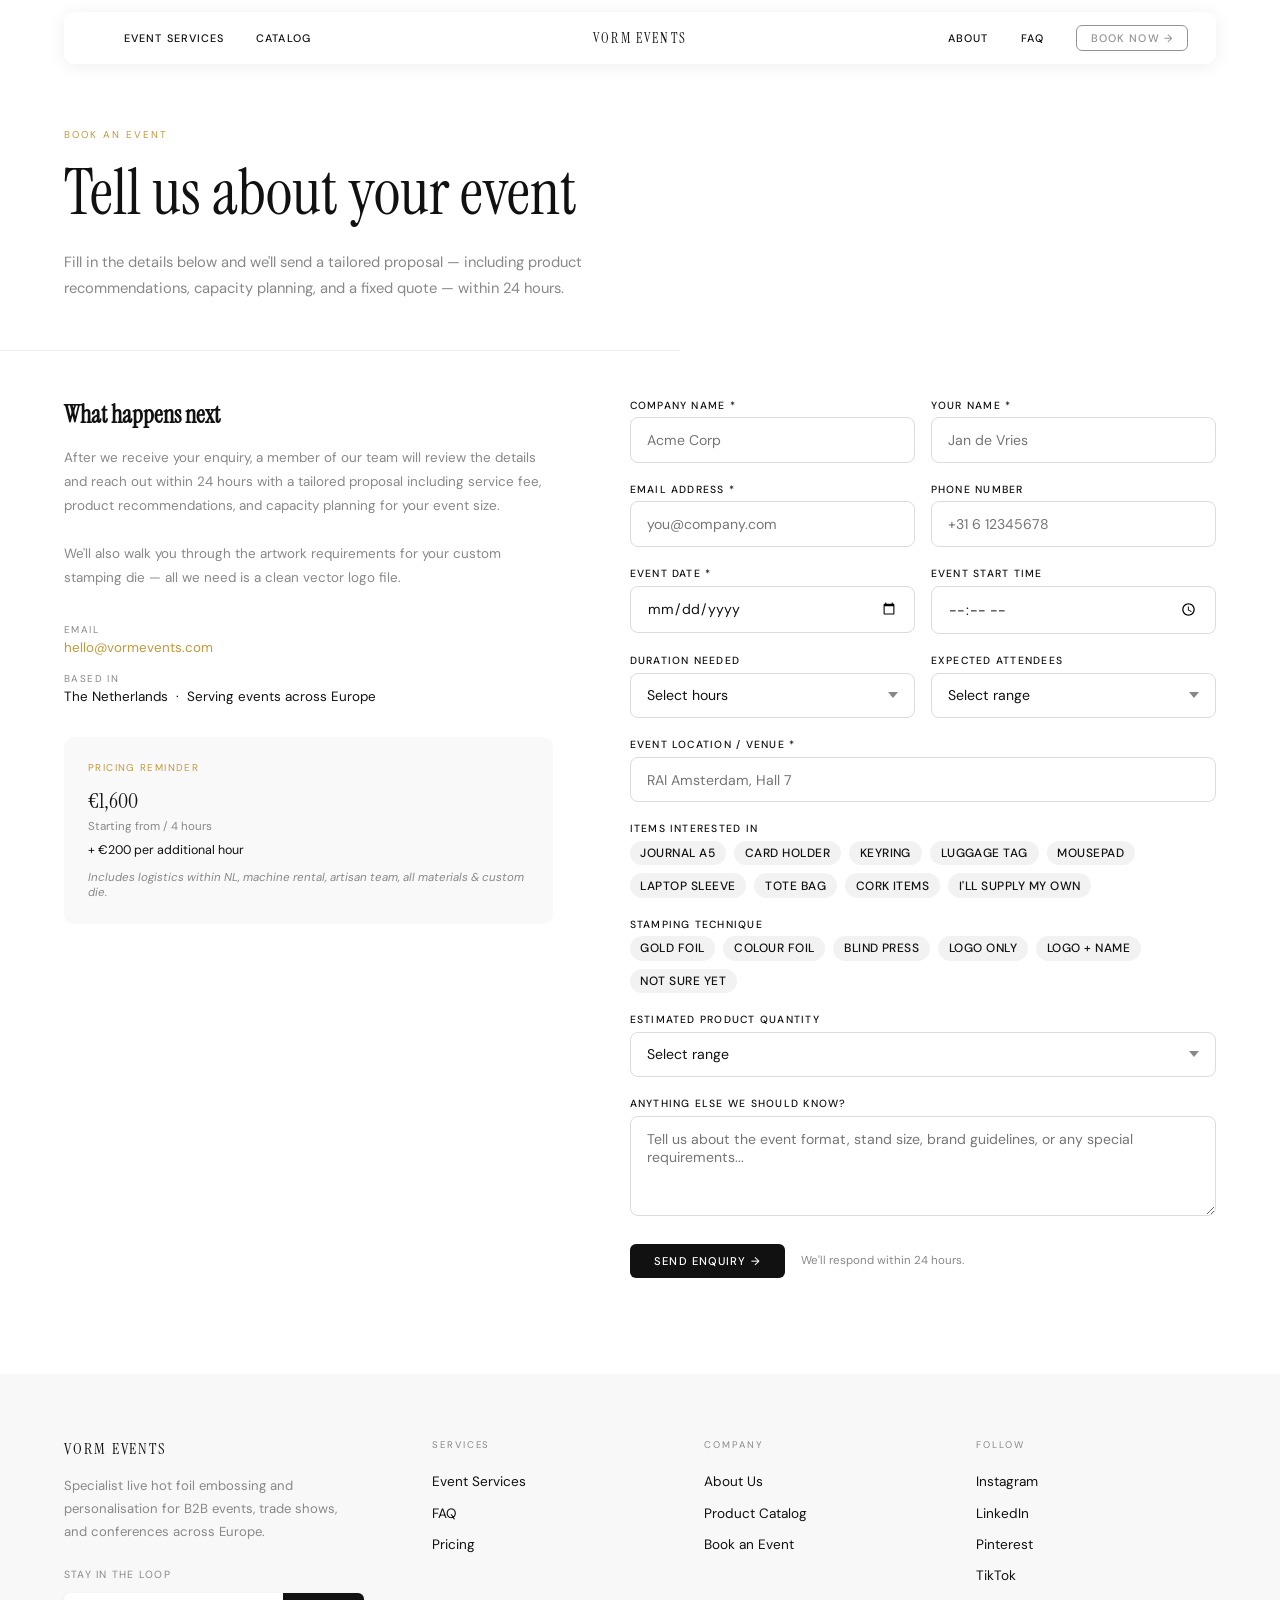
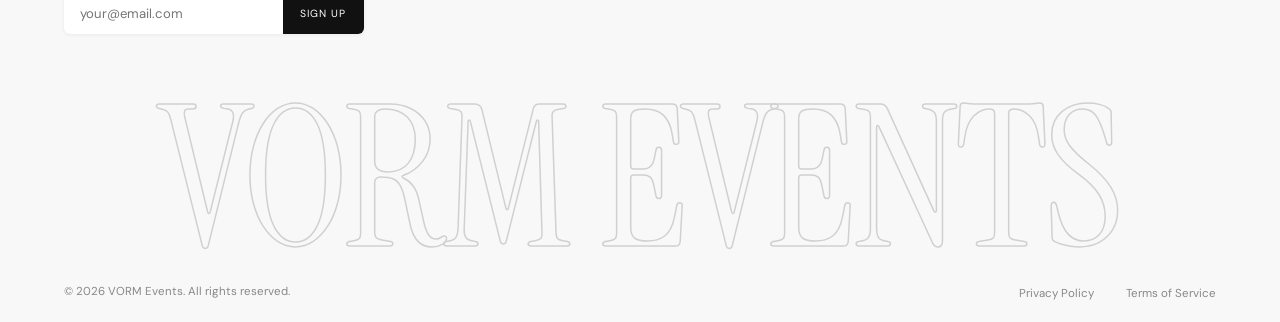
==== commit 47c731c8: "Update mobile nav, catalog, pricing, and UI refinements - Mobile: hamburger left, Book Now right, ho" ====
--- a/book-now.html
+++ b/book-now.html
@@ -12,6 +12,7 @@
   <!-- NAV -->
   <nav class="nav" id="nav">
     <ul class="nav-left">
+      <li><button class="nav-hamburger" id="nav-hamburger" aria-label="Open menu"><span></span><span></span><span></span></button></li>
       <li><a class="nav-link" href="services.html">Event Services</a></li>
       <li><a class="nav-link" href="catalog.html">Catalog</a></li>
     </ul>
@@ -20,7 +21,6 @@
       <li><a class="nav-link" href="index.html#about">About</a></li>
       <li><a class="nav-link" href="services.html#faq">FAQ</a></li>
       <li><a class="nav-link nav-cta" href="book-now.html" style="opacity:0.45;">Book Now &rarr;</a></li>
-      <li><button class="nav-hamburger" id="nav-hamburger" aria-label="Open menu"><span></span><span></span><span></span></button></li>
     </ul>
   </nav>
 
--- a/css/styles.css
+++ b/css/styles.css
@@ -112,8 +112,17 @@
   align-items: center;
   gap: 0.5em;
   transition: all 0.22s;
+  white-space: nowrap;
 }
 .nav-cta:hover { background: var(--text); color: #fff; }
+
+@media (max-width: 900px) {
+  .nav-cta {
+    padding: 0.38em 0.85em;
+    font-size: 0.6rem;
+    letter-spacing: 0.05em;
+  }
+}
 
 /* ============================
    DROPDOWN — full 100vw panel
@@ -183,8 +192,8 @@
    ============================ */
 .hero {
   position: relative;
-  height: 90vh;
-  min-height: 560px;
+  height: 85vh;
+  min-height: 520px;
   overflow: hidden;
 }
 
@@ -278,7 +287,7 @@
 
 .value-title {
   font-family: 'Instrument Serif', serif;
-  font-size: clamp(1.5rem, 3.3vw, 3rem);
+  font-size: clamp(1.75rem, 3.8vw, 3.4rem);
   font-weight: 400;
   line-height: 1.25;
   color: var(--text);
@@ -1670,10 +1679,11 @@
 }
 
 @media (max-width: 900px) {
-  .nav-left { display: none; }
+  .nav-left { display: flex; }
+  .nav-left .nav-link { display: none; }   /* hide text links, keep hamburger */
   .nav-hamburger { display: flex; }
   .nav-right .nav-link:not(.nav-cta) { display: none; }
-  .nav-cta { display: none; }
+  .nav-cta { display: flex; }              /* show Book Now on right */
   .service-cards { grid-template-columns: 1fr; max-width: 480px; margin: 0 auto; }
   .live-inner, .about-strip-inner, .pricing-inner, .capacity-inner, .personalisation-inner { grid-template-columns: 1fr; }
   .why-header { grid-template-columns: 1fr; }
@@ -1683,10 +1693,13 @@
 
 @media (max-width: 680px) {
   .catalog-grid { grid-template-columns: repeat(2, 1fr); }
-  .how-steps { grid-template-columns: repeat(2, 1fr); }
+  .how-steps { grid-template-columns: 1fr; }
+  .how-step { min-height: unset; }                    /* hug content height */
+  .pricing-layout { grid-template-columns: 1fr; }     /* top-to-bottom */
   .live-stats { grid-template-columns: 1fr; gap: 1rem; }
   .finishing-options { grid-template-columns: 1fr; }
-  .footer-top { grid-template-columns: 1fr; }
+  .footer-top { grid-template-columns: 1fr 1fr; }     /* 2 columns */
+  .footer-top > div:first-child { grid-column: 1 / -1; } /* brand full width */
   .why-grid { grid-template-columns: 1fr; }
   .catalog-info-grid { grid-template-columns: 1fr; }
   .hero-links { flex-direction: column; gap: 1rem; }
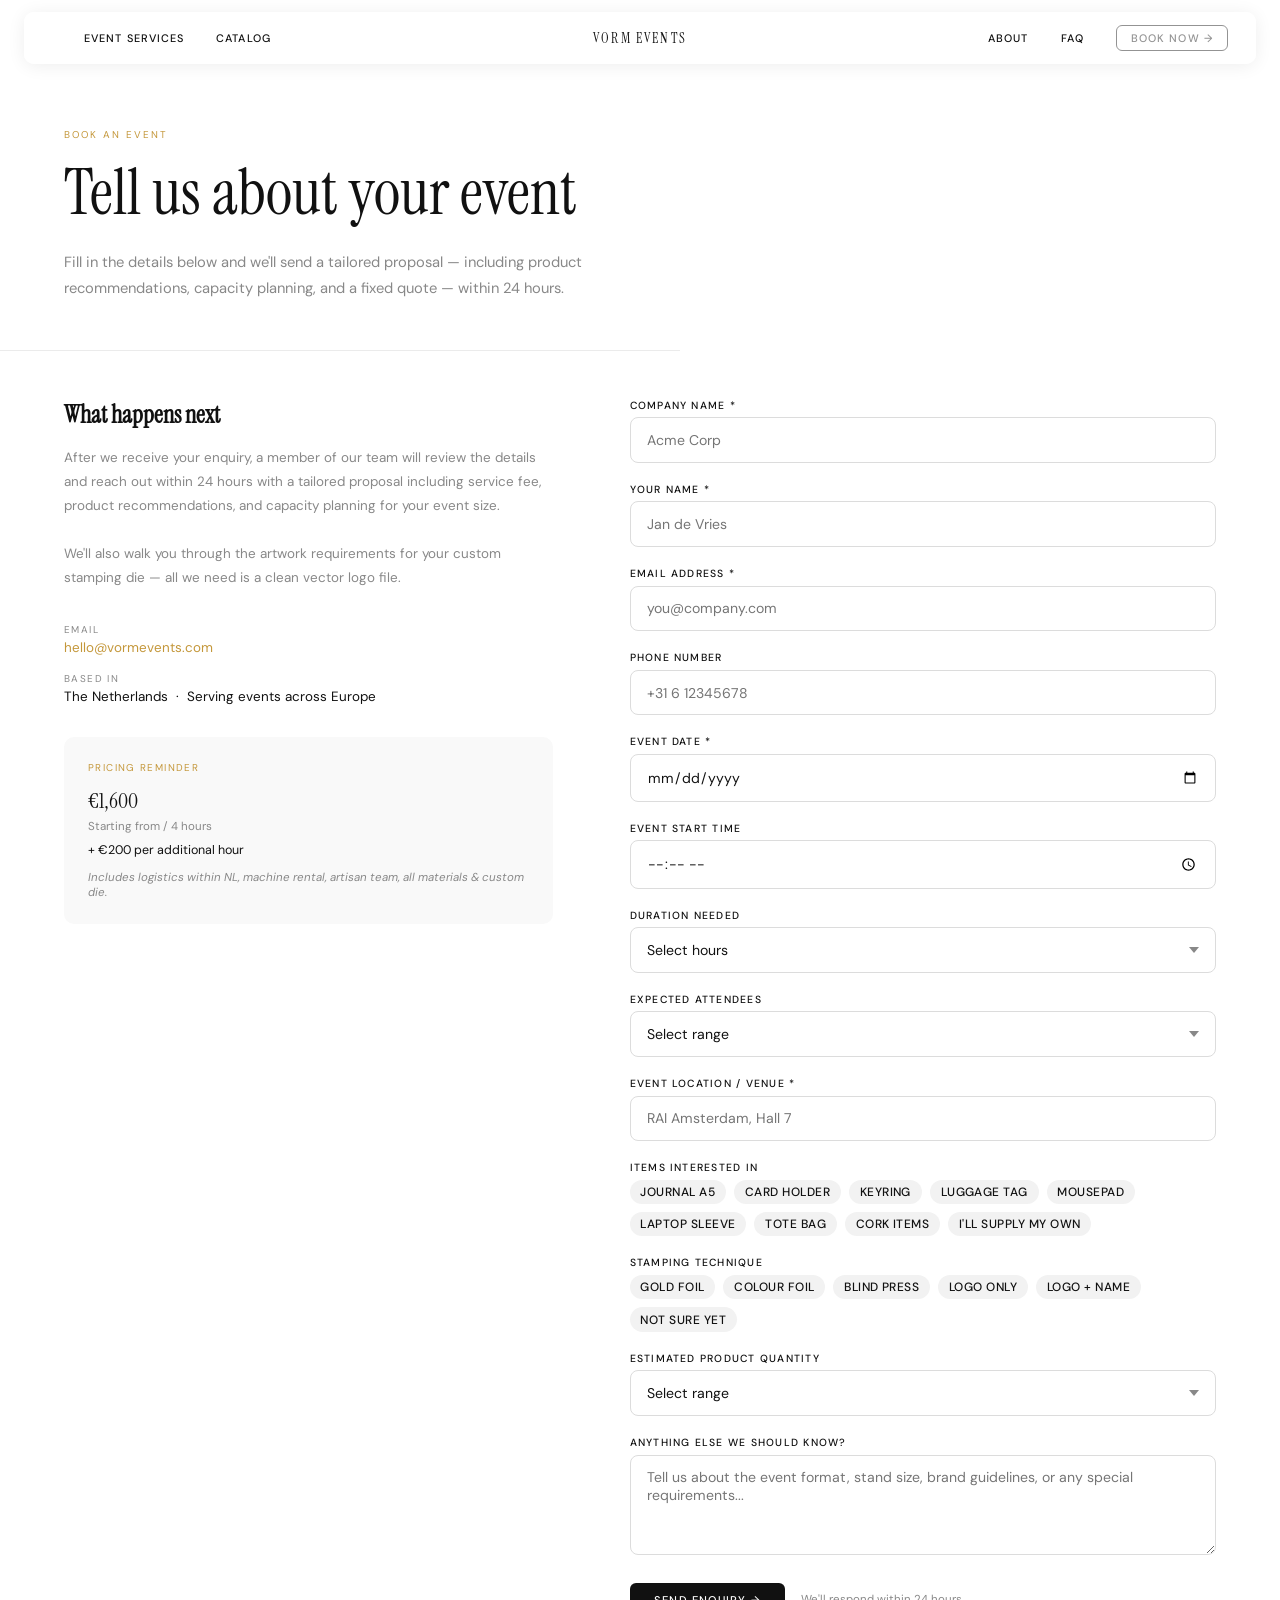
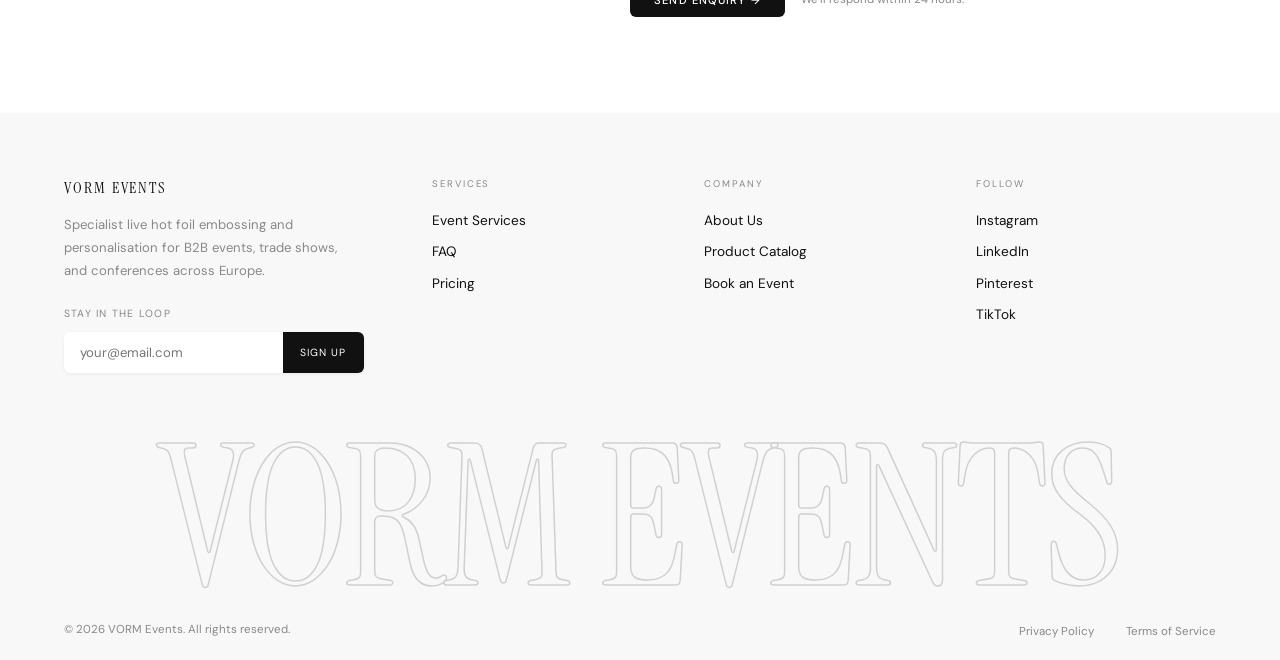
==== commit e87b1b80: "Nav margin tighter, form single-column, remove live experience section Co-Authored-By: Claude Sonnet" ====
--- a/book-now.html
+++ b/book-now.html
@@ -82,67 +82,63 @@
     <form class="book-form" name="book-now" action="#" onsubmit="handleSubmit(event)">
 
       <!-- Company -->
-      <div class="form-row">
-        <div class="form-field">
-          <label for="company">Company Name *</label>
-          <input type="text" id="company" name="company" placeholder="Acme Corp" required />
-        </div>
-        <div class="form-field">
-          <label for="name">Your Name *</label>
-          <input type="text" id="name" name="name" placeholder="Jan de Vries" required />
-        </div>
+      <div class="form-field">
+        <label for="company">Company Name *</label>
+        <input type="text" id="company" name="company" placeholder="Acme Corp" required />
+      </div>
+
+      <div class="form-field">
+        <label for="name">Your Name *</label>
+        <input type="text" id="name" name="name" placeholder="Jan de Vries" required />
       </div>
 
       <!-- Contact -->
-      <div class="form-row">
-        <div class="form-field">
-          <label for="email">Email Address *</label>
-          <input type="email" id="email" name="email" placeholder="you@company.com" required />
-        </div>
-        <div class="form-field">
-          <label for="phone">Phone Number</label>
-          <input type="tel" id="phone" name="phone" placeholder="+31 6 12345678" />
-        </div>
+      <div class="form-field">
+        <label for="email">Email Address *</label>
+        <input type="email" id="email" name="email" placeholder="you@company.com" required />
+      </div>
+
+      <div class="form-field">
+        <label for="phone">Phone Number</label>
+        <input type="tel" id="phone" name="phone" placeholder="+31 6 12345678" />
       </div>
 
       <!-- Event details -->
-      <div class="form-row">
-        <div class="form-field">
-          <label for="event-date">Event Date *</label>
-          <input type="date" id="event-date" name="event-date" required />
-        </div>
-        <div class="form-field">
-          <label for="event-time">Event Start Time</label>
-          <input type="time" id="event-time" name="event-time" />
-        </div>
-      </div>
-
-      <div class="form-row">
-        <div class="form-field">
-          <label for="duration">Duration Needed</label>
-          <select id="duration" name="duration">
-            <option value="">Select hours</option>
-            <option value="4">4 hours — €1,600</option>
-            <option value="5">5 hours — €1,800</option>
-            <option value="6">6 hours — €2,000</option>
-            <option value="7">7 hours — €2,200</option>
-            <option value="8">8 hours — €2,400 (most popular)</option>
-            <option value="9">9 hours — €2,600</option>
-            <option value="10">10 hours — €2,800</option>
-            <option value="custom">Custom / multi-day</option>
-          </select>
-        </div>
-        <div class="form-field">
-          <label for="guests">Expected Attendees</label>
-          <select id="guests" name="guests">
-            <option value="">Select range</option>
-            <option value="under-100">Under 100</option>
-            <option value="100-250">100–250</option>
-            <option value="250-500">250–500</option>
-            <option value="500-1000">500–1,000</option>
-            <option value="1000+">1,000+</option>
-          </select>
-        </div>
+      <div class="form-field">
+        <label for="event-date">Event Date *</label>
+        <input type="date" id="event-date" name="event-date" required />
+      </div>
+
+      <div class="form-field">
+        <label for="event-time">Event Start Time</label>
+        <input type="time" id="event-time" name="event-time" />
+      </div>
+
+      <div class="form-field">
+        <label for="duration">Duration Needed</label>
+        <select id="duration" name="duration">
+          <option value="">Select hours</option>
+          <option value="4">4 hours — €1,600</option>
+          <option value="5">5 hours — €1,800</option>
+          <option value="6">6 hours — €2,000</option>
+          <option value="7">7 hours — €2,200</option>
+          <option value="8">8 hours — €2,400 (most popular)</option>
+          <option value="9">9 hours — €2,600</option>
+          <option value="10">10 hours — €2,800</option>
+          <option value="custom">Custom / multi-day</option>
+        </select>
+      </div>
+
+      <div class="form-field">
+        <label for="guests">Expected Attendees</label>
+        <select id="guests" name="guests">
+          <option value="">Select range</option>
+          <option value="under-100">Under 100</option>
+          <option value="100-250">100–250</option>
+          <option value="250-500">250–500</option>
+          <option value="500-1000">500–1,000</option>
+          <option value="1000+">1,000+</option>
+        </select>
       </div>
 
       <div class="form-field">
--- a/css/styles.css
+++ b/css/styles.css
@@ -38,8 +38,8 @@
 .nav {
   position: fixed;
   top: var(--nav-top);
-  left: var(--pad);
-  right: var(--pad);
+  left: clamp(0.75rem, 2vw, 1.5rem);
+  right: clamp(0.75rem, 2vw, 1.5rem);
   height: var(--nav-h);
   display: flex;
   align-items: center;
@@ -1694,8 +1694,9 @@
 @media (max-width: 680px) {
   .catalog-grid { grid-template-columns: repeat(2, 1fr); }
   .how-steps { grid-template-columns: 1fr; }
-  .how-step { min-height: unset; }                    /* hug content height */
-  .pricing-layout { grid-template-columns: 1fr; }     /* top-to-bottom */
+  .how-step { min-height: unset; }
+  .pricing-layout { grid-template-columns: 1fr; }
+  .book-form-wrap { grid-template-columns: 1fr; }     /* top-to-bottom */
   .live-stats { grid-template-columns: 1fr; gap: 1rem; }
   .finishing-options { grid-template-columns: 1fr; }
   .footer-top { grid-template-columns: 1fr 1fr; }     /* 2 columns */
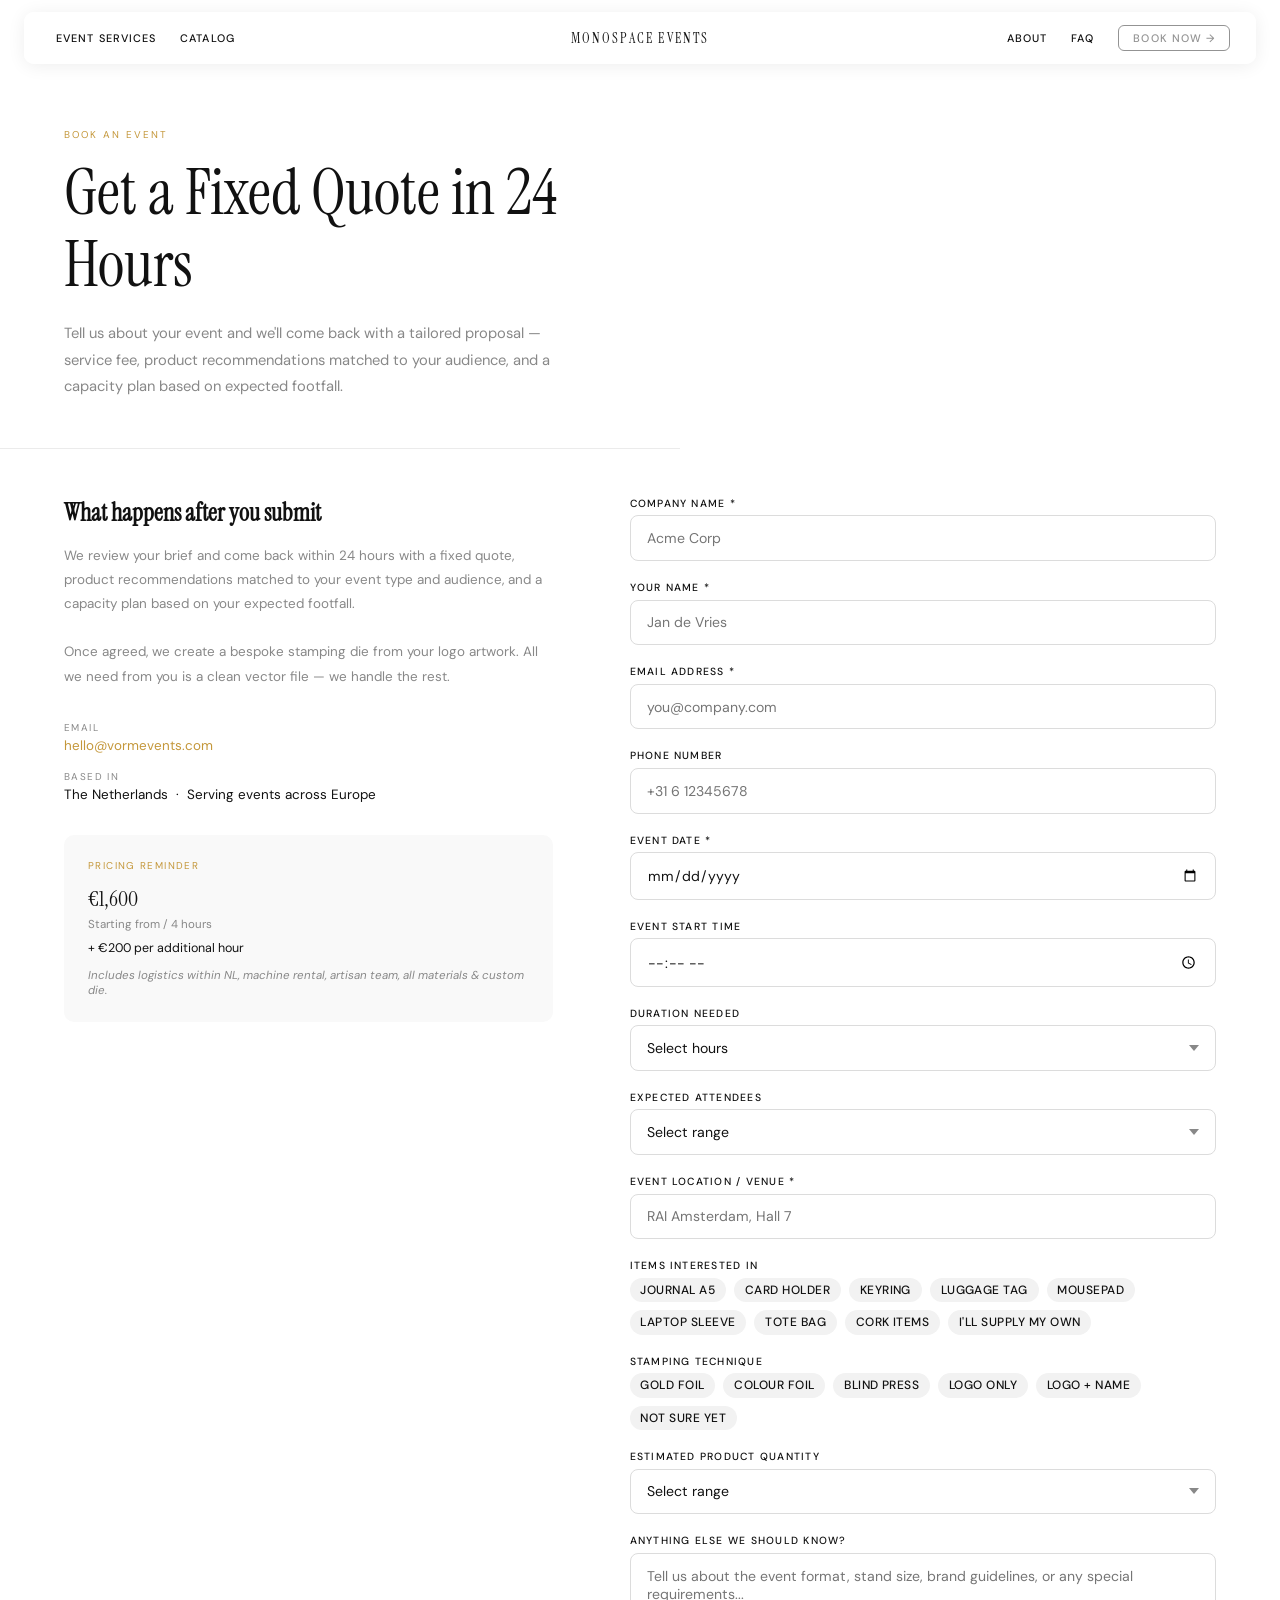
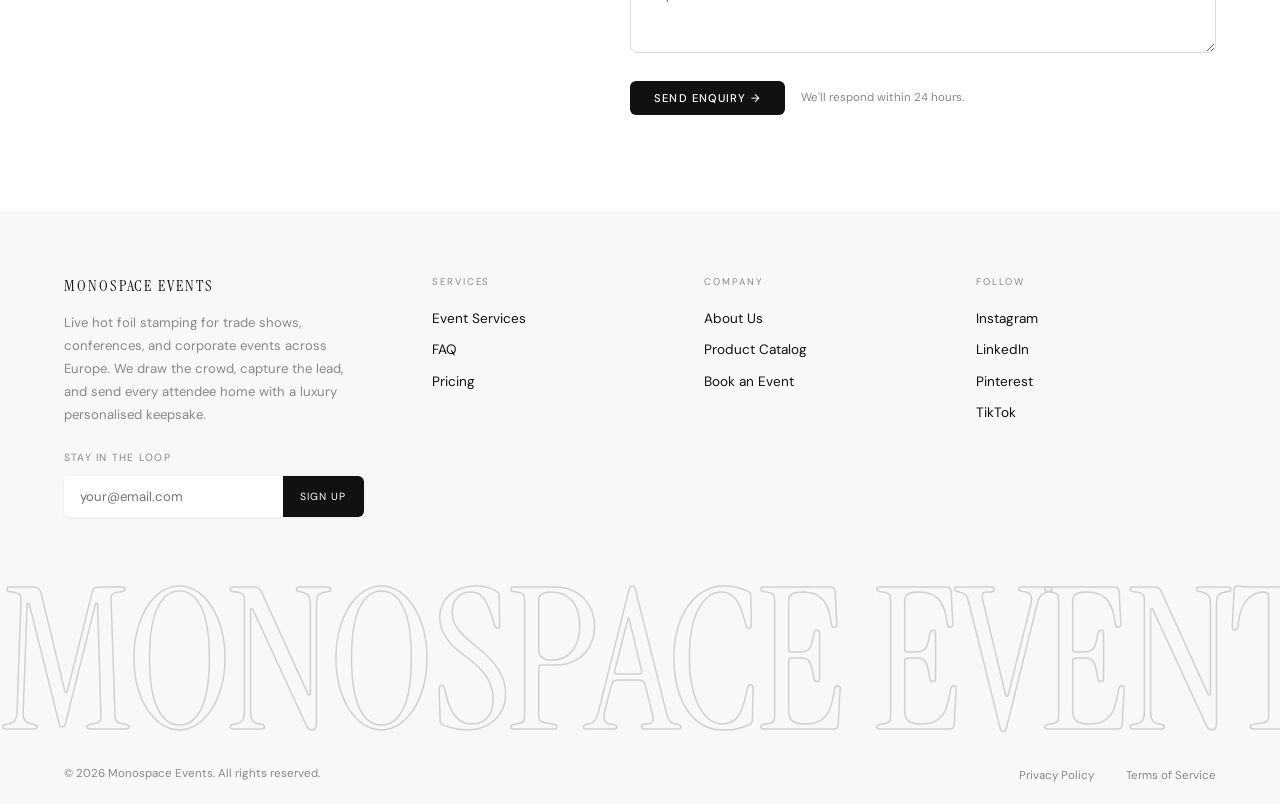
==== commit 885ec1e8: "Rebrand to Monospace Events, rewrite copy, new hero image and UI refinements - Rename VORM Events → " ====
--- a/book-now.html
+++ b/book-now.html
@@ -3,8 +3,8 @@
 <head>
   <meta charset="UTF-8" />
   <meta name="viewport" content="width=device-width, initial-scale=1.0" />
-  <title>Book Now — VORM Events | Live Hot Foil Personalisation</title>
-  <meta name="description" content="Book VORM Events for your next trade show, conference or corporate event. Tell us about your event and we'll send a tailored proposal within 24 hours." />
+  <title>Book Now — Monospace Events | Live Hot Foil Personalisation</title>
+  <meta name="description" content="Book Monospace Events for your next trade show, conference or corporate event. Tell us about your event and we'll send a tailored proposal within 24 hours." />
   <link rel="stylesheet" href="css/styles.css" />
 </head>
 <body>
@@ -16,7 +16,7 @@
       <li><a class="nav-link" href="services.html">Event Services</a></li>
       <li><a class="nav-link" href="catalog.html">Catalog</a></li>
     </ul>
-    <a class="nav-logo" href="index.html">Vorm Events</a>
+    <a class="nav-logo" href="index.html">Monospace Events</a>
     <ul class="nav-right">
       <li><a class="nav-link" href="index.html#about">About</a></li>
       <li><a class="nav-link" href="services.html#faq">FAQ</a></li>
@@ -28,7 +28,7 @@
   <div class="mob-menu" id="mob-menu">
     <div class="mob-menu-head">
       <button class="mob-close" id="mob-close">&times;</button>
-      <span class="mob-logo">Vorm Events</span>
+      <span class="mob-logo">Monospace Events</span>
       <div class="mob-spacer"></div>
     </div>
     <nav class="mob-nav">
@@ -45,8 +45,8 @@
   <!-- HERO -->
   <div class="book-hero">
     <p class="page-hero-eyebrow">Book an Event</p>
-    <h1 class="page-hero-title">Tell us about your event</h1>
-    <p class="page-hero-subtitle">Fill in the details below and we'll send a tailored proposal — including product recommendations, capacity planning, and a fixed quote — within 24 hours.</p>
+    <h1 class="page-hero-title">Get a Fixed Quote in 24 Hours</h1>
+    <p class="page-hero-subtitle">Tell us about your event and we'll come back with a tailored proposal — service fee, product recommendations matched to your audience, and a capacity plan based on expected footfall.</p>
   </div>
 
 
@@ -55,9 +55,9 @@
 
     <!-- SIDEBAR -->
     <div class="book-sidebar">
-      <h2 class="book-sidebar-title">What happens next</h2>
-      <p class="book-sidebar-text">After we receive your enquiry, a member of our team will review the details and reach out within 24 hours with a tailored proposal including service fee, product recommendations, and capacity planning for your event size.</p>
-      <p class="book-sidebar-text">We'll also walk you through the artwork requirements for your custom stamping die — all we need is a clean vector logo file.</p>
+      <h2 class="book-sidebar-title">What happens after you submit</h2>
+      <p class="book-sidebar-text">We review your brief and come back within 24 hours with a fixed quote, product recommendations matched to your event type and audience, and a capacity plan based on your expected footfall.</p>
+      <p class="book-sidebar-text">Once agreed, we create a bespoke stamping die from your logo artwork. All we need from you is a clean vector file — we handle the rest.</p>
 
       <div style="margin-top:2rem;">
         <span class="book-contact-label">Email</span>
@@ -209,8 +209,8 @@
   <footer class="footer">
     <div class="footer-top">
       <div>
-        <p style="font-family:'Instrument Serif',serif; font-size:1rem; letter-spacing:0.12em; text-transform:uppercase; margin-bottom:1rem;">Vorm Events</p>
-        <p class="footer-brand-text">Specialist live hot foil embossing and personalisation for B2B events, trade shows, and conferences across Europe.</p>
+        <p style="font-family:'Instrument Serif',serif; font-size:1rem; letter-spacing:0.12em; text-transform:uppercase; margin-bottom:1rem;">Monospace Events</p>
+        <p class="footer-brand-text">Live hot foil stamping for trade shows, conferences, and corporate events across Europe. We draw the crowd, capture the lead, and send every attendee home with a luxury personalised keepsake.</p>
         <p class="footer-email-label">Stay in the loop</p>
         <form class="footer-form" onsubmit="return false;">
           <input type="email" placeholder="your@email.com" aria-label="Email" />
@@ -244,10 +244,10 @@
       </div>
     </div>
     <div class="footer-wordmark-wrap">
-      <div class="footer-wordmark">VORM EVENTS</div>
+      <div class="footer-wordmark">MONOSPACE EVENTS</div>
     </div>
     <div class="footer-bottom">
-      <p class="footer-copy">&copy; 2026 VORM Events. All rights reserved.</p>
+      <p class="footer-copy">&copy; 2026 Monospace Events. All rights reserved.</p>
       <ul class="footer-legal">
         <li><a href="#">Privacy Policy</a></li>
         <li><a href="#">Terms of Service</a></li>
--- a/css/styles.css
+++ b/css/styles.css
@@ -1,4 +1,4 @@
-/* VORM EVENTS — Global Stylesheet v3 */
+/* MONOSPACE EVENTS — Global Stylesheet v3 */
 @import url('https://fonts.googleapis.com/css2?family=Instrument+Serif:ital@0;1&family=DM+Sans:opsz,wght@9..40,300;9..40,400;9..40,500;9..40,600&display=swap');
 
 :root {
@@ -44,21 +44,33 @@
   display: flex;
   align-items: center;
   justify-content: space-between;
-  padding: 0 1.75rem;
+  padding: 0 2vw 0 0.5rem;
   z-index: 1000;
   background: rgba(255,255,255,0.97);
   backdrop-filter: blur(14px);
   -webkit-backdrop-filter: blur(14px);
   border-radius: 10px;
   box-shadow: 0 2px 18px rgba(0,0,0,0.07);
-  transition: box-shadow 0.3s;
+  transition: background 0.35s ease, box-shadow 0.3s;
 }
 .nav:hover { box-shadow: 0 4px 24px rgba(0,0,0,0.1); }
 
+.nav.transparent {
+  background: rgba(255,255,255,0.88);
+  backdrop-filter: blur(10px);
+  -webkit-backdrop-filter: blur(10px);
+  box-shadow: none;
+}
+.nav.solid {
+  background: rgba(255,255,255,0.97);
+  backdrop-filter: blur(14px);
+  -webkit-backdrop-filter: blur(14px);
+}
+
 .nav-left, .nav-right {
   display: flex;
   align-items: center;
-  gap: 2rem;
+  gap: 1.5rem;
   list-style: none;
   flex: 1;
 }
@@ -192,7 +204,7 @@
    ============================ */
 .hero {
   position: relative;
-  height: 85vh;
+  height: 95vh;
   min-height: 520px;
   overflow: hidden;
 }
@@ -200,7 +212,9 @@
 .hero-bg {
   position: absolute;
   inset: 0;
-  background: #EBEBEB;
+  background-image: linear-gradient(rgba(0,0,0,0.58), rgba(0,0,0,0.58)), url('../assets/products/hero-bg.jpg');
+  background-size: cover;
+  background-position: center;
 }
 
 .hero-body {
@@ -220,7 +234,7 @@
   font-family: 'Instrument Serif', serif;
   font-size: clamp(2.6rem, 5.5vw, 5rem);
   font-weight: 400;
-  color: var(--text);
+  color: #fff;
   line-height: 1.08;
   margin-bottom: 1rem;
 }
@@ -229,7 +243,7 @@
   font-size: 0.62rem;
   letter-spacing: 0.22em;
   text-transform: uppercase;
-  color: var(--muted);
+  color: rgba(255,255,255,0.72);
 }
 
 /* ============================
@@ -319,7 +333,7 @@
 }
 
 .service-img-wrap {
-  aspect-ratio: 4/3;
+  aspect-ratio: 4/3.45;
   overflow: hidden;
   background: var(--ph);
 }
@@ -404,11 +418,6 @@
 }
 .why-card:hover { background: #EAEAEA; }
 
-.why-card-ph {
-  width: 100%;
-  aspect-ratio: 4/3;
-  background: var(--ph);
-}
 
 .why-card-body {
   padding: 1.5rem 1.5rem 2rem;
@@ -462,7 +471,8 @@
   letter-spacing: 0.18em;
   color: var(--gold);
   text-transform: uppercase;
-  margin-bottom: 1rem;
+  margin-bottom: auto;
+  padding-bottom: 1rem;
 }
 
 .how-step-title {
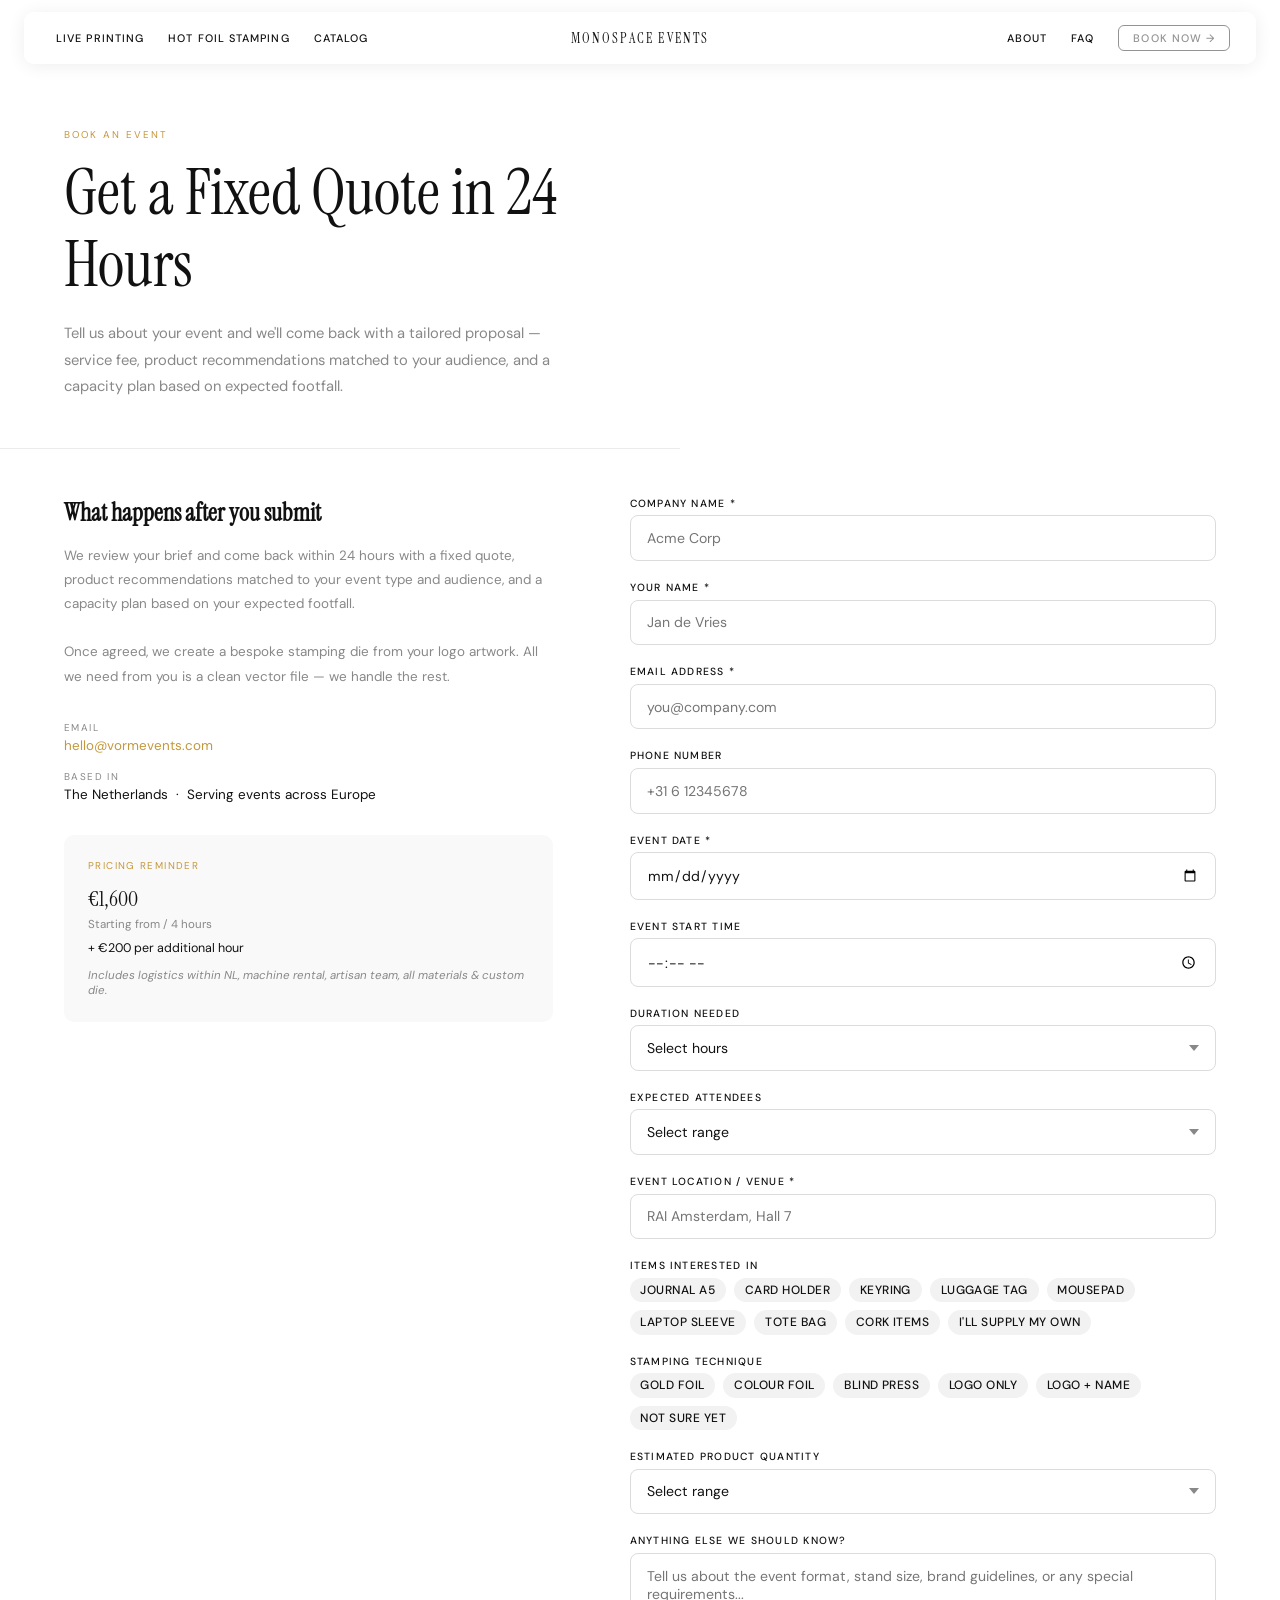
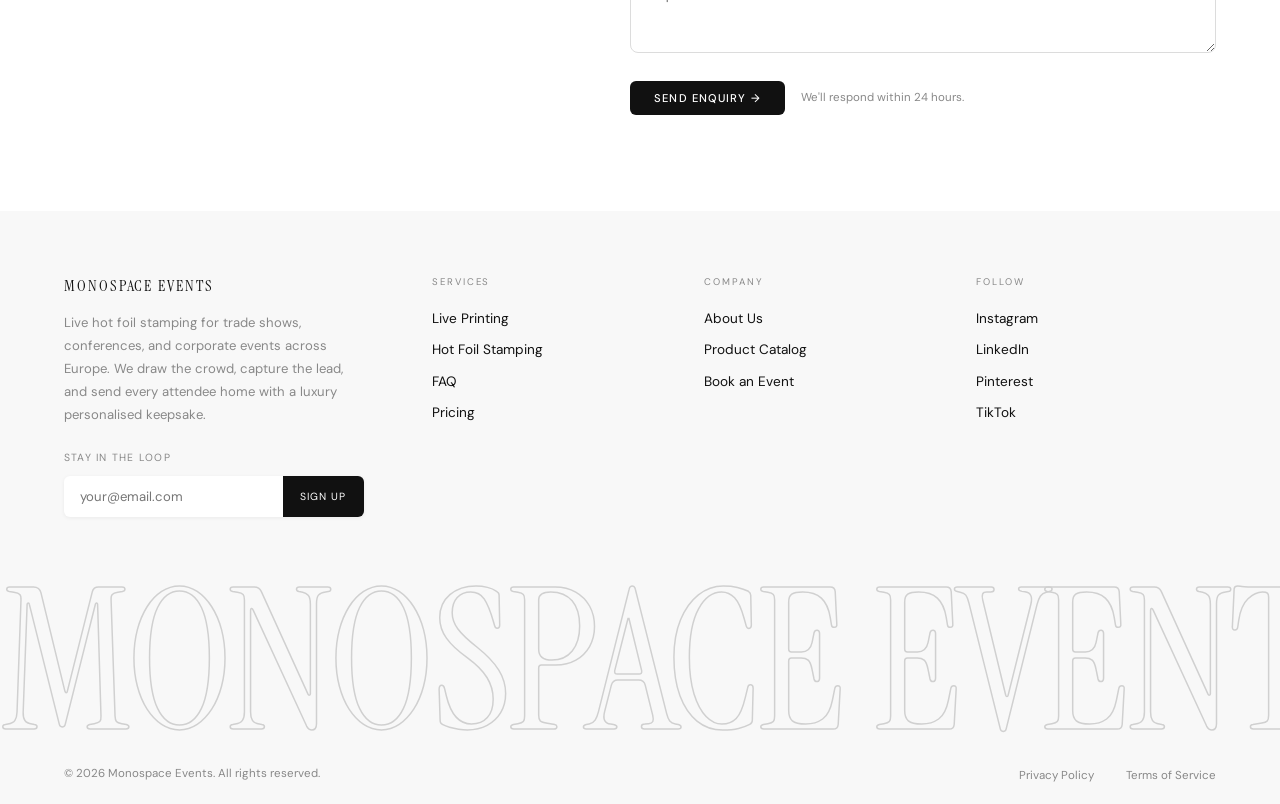
==== commit 527dcbd6: "Add product pages, catalog images, and service page updates Co-Authored-By: Claude Sonnet 4.6 <norep" ====
--- a/book-now.html
+++ b/book-now.html
@@ -13,13 +13,14 @@
   <nav class="nav" id="nav">
     <ul class="nav-left">
       <li><button class="nav-hamburger" id="nav-hamburger" aria-label="Open menu"><span></span><span></span><span></span></button></li>
-      <li><a class="nav-link" href="services.html">Event Services</a></li>
+      <li><a class="nav-link" href="live-printing.html">Live Printing</a></li>
+      <li><a class="nav-link" href="hot-foil-stamping.html">Hot Foil Stamping</a></li>
       <li><a class="nav-link" href="catalog.html">Catalog</a></li>
     </ul>
     <a class="nav-logo" href="index.html">Monospace Events</a>
     <ul class="nav-right">
       <li><a class="nav-link" href="index.html#about">About</a></li>
-      <li><a class="nav-link" href="services.html#faq">FAQ</a></li>
+      <li><a class="nav-link" href="hot-foil-stamping.html#faq">FAQ</a></li>
       <li><a class="nav-link nav-cta" href="book-now.html" style="opacity:0.45;">Book Now &rarr;</a></li>
     </ul>
   </nav>
@@ -32,11 +33,12 @@
       <div class="mob-spacer"></div>
     </div>
     <nav class="mob-nav">
-      <a href="services.html">Event Services</a>
+      <a href="live-printing.html">Live Printing</a>
+      <a href="hot-foil-stamping.html">Hot Foil Stamping</a>
       <a href="catalog.html">Catalog</a>
       <a href="index.html#about">About</a>
-      <a href="services.html#faq">FAQ</a>
-      <a href="services.html#pricing">Pricing</a>
+      <a href="hot-foil-stamping.html#faq">FAQ</a>
+      <a href="hot-foil-stamping.html#pricing">Pricing</a>
       <a href="book-now.html" class="mob-book">Book Now &rarr;</a>
     </nav>
   </div>
@@ -220,9 +222,10 @@
       <div>
         <p class="footer-col-title">Services</p>
         <ul class="footer-col-links">
-          <li><a href="services.html">Event Services</a></li>
-          <li><a href="services.html#faq">FAQ</a></li>
-          <li><a href="services.html#pricing">Pricing</a></li>
+          <li><a href="live-printing.html">Live Printing</a></li>
+          <li><a href="hot-foil-stamping.html">Hot Foil Stamping</a></li>
+          <li><a href="hot-foil-stamping.html#faq">FAQ</a></li>
+          <li><a href="hot-foil-stamping.html#pricing">Pricing</a></li>
         </ul>
       </div>
       <div>
--- a/css/styles.css
+++ b/css/styles.css
@@ -1526,31 +1526,96 @@
 .product-card:hover .arrow-btn { background: var(--gold); color: #fff; }
 
 /* Catalog info strip */
-.catalog-info-strip {
+.catalog-promo-strip {
   padding: clamp(2.5rem, 5vh, 4rem) var(--pad);
   background: #F9F9F9;
 }
 
-.catalog-info-grid {
-  display: grid;
-  grid-template-columns: repeat(3, 1fr);
+.catalog-promo-grid {
+  display: grid;
+  grid-template-columns: 1fr 1fr;
   gap: 1.25rem;
 }
 
-.catalog-info-card {
-  background: #fff;
-  border-radius: 10px;
-  padding: 1.75rem;
-}
-
-.catalog-info-title {
-  font-family: 'Instrument Serif', serif;
-  font-size: 1.1rem;
-  margin-bottom: 0.65rem;
-  color: var(--text);
-}
-
-.catalog-info-text { font-size: 0.8rem; color: var(--muted); line-height: 1.75; }
+.promo-card {
+  border-radius: 12px;
+  overflow: hidden;
+  position: relative;
+  min-height: 340px;
+  display: flex;
+  flex-direction: column;
+  justify-content: flex-end;
+}
+
+.promo-card-bg {
+  position: absolute;
+  inset: 0;
+  background-size: cover;
+  background-position: center;
+}
+
+.promo-card-overlay {
+  position: absolute;
+  inset: 0;
+  background: rgba(0,0,0,0.58);
+}
+
+.promo-card--dark {
+  background: var(--text);
+}
+
+.promo-card-body {
+  position: relative;
+  z-index: 1;
+  padding: 2rem;
+  display: flex;
+  flex-direction: column;
+  height: 100%;
+  justify-content: flex-end;
+}
+
+.promo-card-eyebrow {
+  font-size: 0.62rem;
+  letter-spacing: 0.16em;
+  text-transform: uppercase;
+  color: rgba(255,255,255,0.55);
+  margin-bottom: 0.6rem;
+}
+
+.promo-card-title {
+  font-family: 'Instrument Serif', serif;
+  font-size: clamp(1.2rem, 2.2vw, 1.55rem);
+  line-height: 1.25;
+  color: #fff;
+  margin-bottom: 0.85rem;
+}
+
+.promo-card-text {
+  font-size: 0.82rem;
+  line-height: 1.7;
+  color: rgba(255,255,255,0.72);
+  margin-bottom: 1.25rem;
+}
+
+.promo-card-note {
+  display: inline-block;
+  font-size: 0.65rem;
+  letter-spacing: 0.1em;
+  text-transform: uppercase;
+  padding: 0.35rem 0.8rem;
+  border: 1px solid rgba(255,255,255,0.4);
+  border-radius: 4px;
+  color: rgba(255,255,255,0.75);
+}
+
+.promo-card-cta {
+  display: inline-block;
+  font-size: 0.82rem;
+  color: var(--gold);
+  text-decoration: none;
+  letter-spacing: 0.04em;
+}
+.promo-card-cta:hover { opacity: 0.75; }
 
 /* ============================
    BUTTONS
@@ -1702,6 +1767,8 @@
 }
 
 @media (max-width: 680px) {
+  .pricing-total-note { grid-template-columns: 1fr; }
+  .hero { height: 81vh; }
   .catalog-grid { grid-template-columns: repeat(2, 1fr); }
   .how-steps { grid-template-columns: 1fr; }
   .how-step { min-height: unset; }
@@ -1712,6 +1779,127 @@
   .footer-top { grid-template-columns: 1fr 1fr; }     /* 2 columns */
   .footer-top > div:first-child { grid-column: 1 / -1; } /* brand full width */
   .why-grid { grid-template-columns: 1fr; }
-  .catalog-info-grid { grid-template-columns: 1fr; }
+  .catalog-promo-grid { grid-template-columns: 1fr; }
   .hero-links { flex-direction: column; gap: 1rem; }
 }
+
+/* ============================
+   CATALOG PERSONALISATION BANNER
+   ============================ */
+.catalog-personalisation-banner {
+  padding: 3rem var(--pad);
+  background: var(--card);
+}
+.catalog-personalisation-banner img {
+  width: 100%;
+  max-width: 1080px;
+  display: block;
+  margin: 0 auto;
+}
+
+/* ============================
+   SERVICE HUB — services page two-card intro
+   ============================ */
+.service-hub {
+  display: grid;
+  grid-template-columns: 1fr 1fr;
+  gap: 1.25rem;
+  padding: 3rem var(--pad) 2rem;
+}
+.service-hub-card {
+  background: var(--card);
+  border-radius: 10px;
+  padding: 2.5rem 2.25rem;
+  cursor: pointer;
+  transition: background 0.2s;
+  display: flex;
+  flex-direction: column;
+  gap: 0.75rem;
+  text-decoration: none;
+  color: inherit;
+}
+.service-hub-card:hover { background: #E4E4E4; }
+.service-hub-num {
+  font-size: 0.6rem;
+  letter-spacing: 0.2em;
+  text-transform: uppercase;
+  color: var(--gold);
+}
+.service-hub-title {
+  font-family: 'Instrument Serif', serif;
+  font-size: clamp(1.5rem, 2.5vw, 2.2rem);
+  font-weight: 400;
+  color: var(--text);
+  line-height: 1.15;
+}
+.service-hub-desc {
+  font-size: 0.84rem;
+  color: var(--muted);
+  line-height: 1.75;
+  flex: 1;
+}
+.service-hub-cta {
+  font-size: 0.68rem;
+  letter-spacing: 0.1em;
+  text-transform: uppercase;
+  color: var(--text);
+}
+
+/* ============================
+   SERVICE DETAIL SECTIONS — services page
+   ============================ */
+.service-detail-section {
+  padding: 4rem var(--pad) 2rem;
+  border-top: 1px solid #E8E8E8;
+}
+.service-detail-head {
+  max-width: 660px;
+  margin-bottom: 3rem;
+}
+.service-detail-eyebrow {
+  font-size: 0.6rem;
+  letter-spacing: 0.2em;
+  text-transform: uppercase;
+  color: var(--gold);
+  margin-bottom: 0.5rem;
+}
+.service-detail-title {
+  font-family: 'Instrument Serif', serif;
+  font-size: clamp(1.8rem, 3vw, 2.8rem);
+  font-weight: 400;
+  line-height: 1.1;
+  margin-bottom: 1rem;
+}
+.service-detail-intro {
+  font-size: 0.88rem;
+  color: var(--muted);
+  line-height: 1.85;
+}
+
+/* ============================
+   CATALOG SERVICE SECTIONS
+   ============================ */
+.catalog-service-section {
+  border-top: 1px solid #E8E8E8;
+}
+.catalog-service-head {
+  padding: 3rem var(--pad) 0;
+}
+.catalog-service-title {
+  font-family: 'Instrument Serif', serif;
+  font-size: clamp(1.6rem, 2.5vw, 2.2rem);
+  font-weight: 400;
+  margin-top: 0.4rem;
+  margin-bottom: 0.75rem;
+}
+.catalog-service-body {
+  font-size: 0.82rem;
+  color: var(--muted);
+  line-height: 1.8;
+  max-width: 560px;
+}
+
+@media (max-width: 768px) {
+  .service-hub { grid-template-columns: 1fr; }
+  .service-detail-section { padding: 3rem var(--pad) 1rem; }
+}
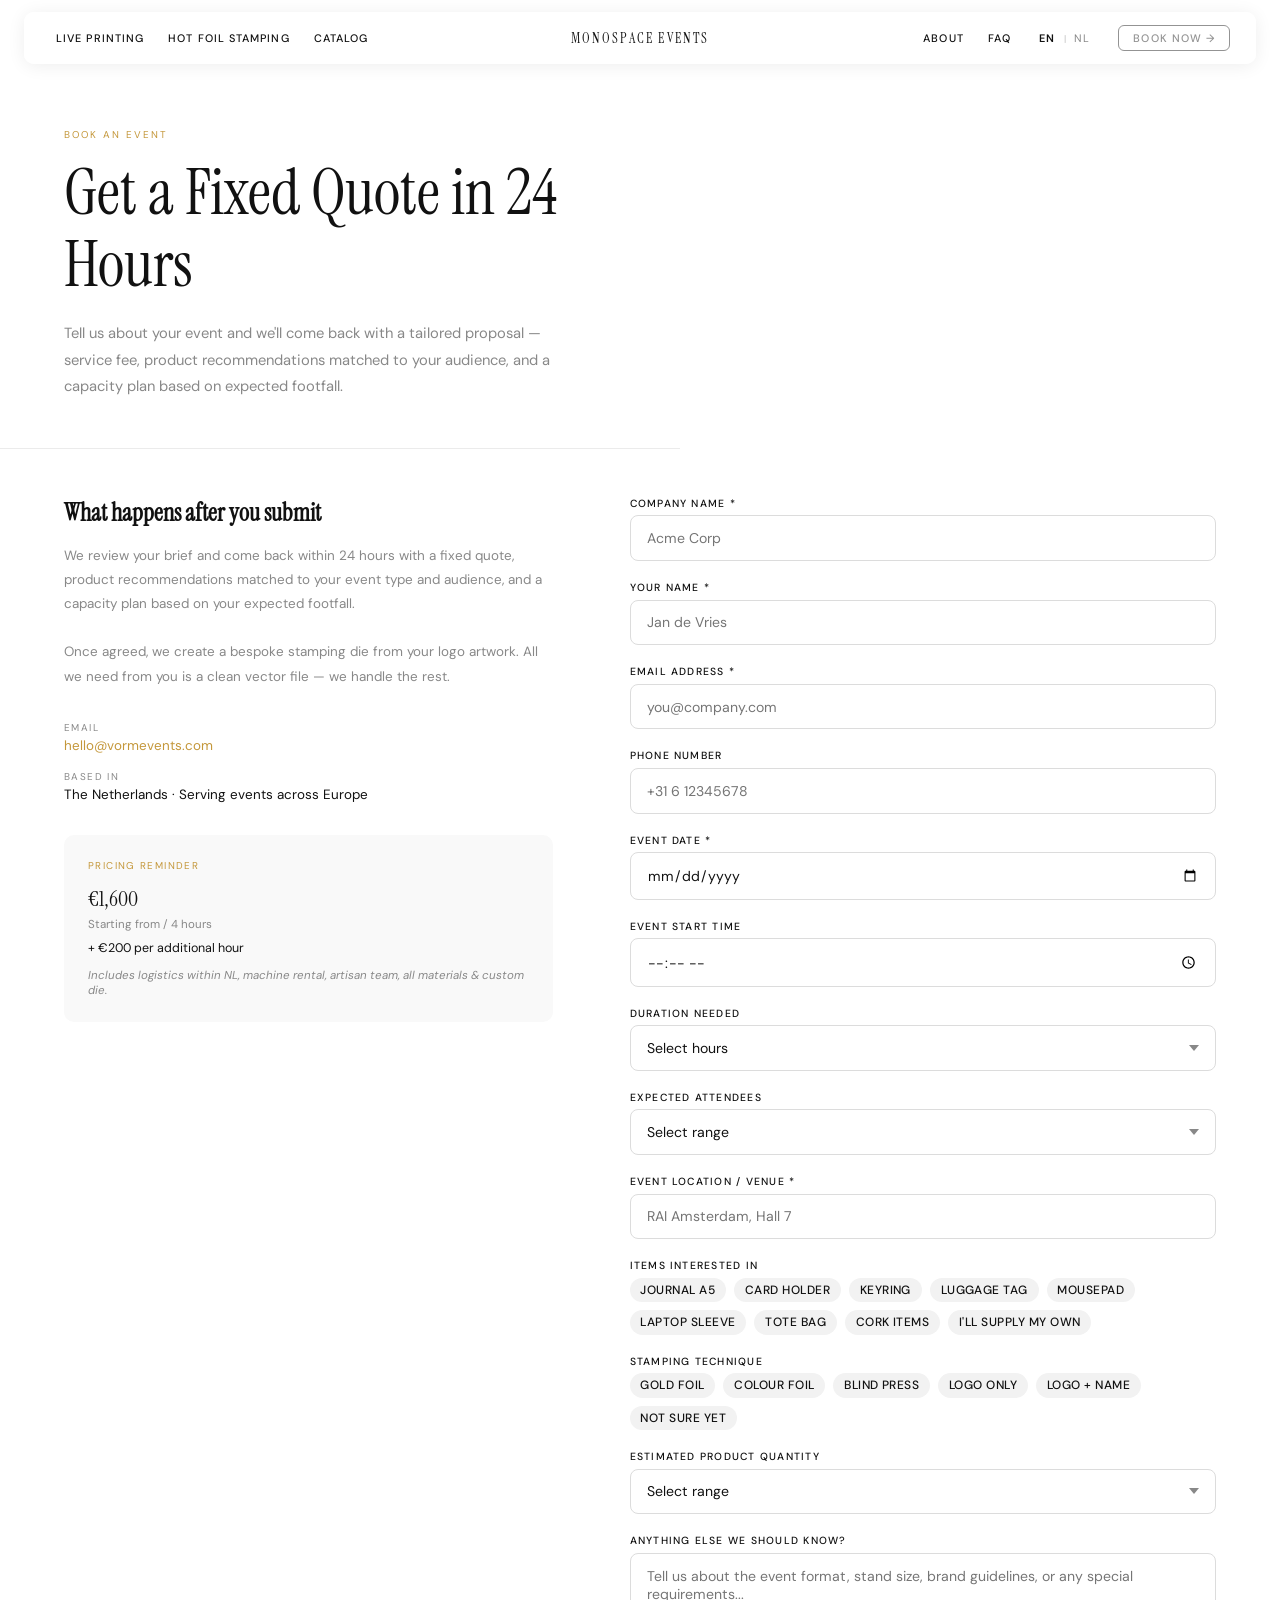
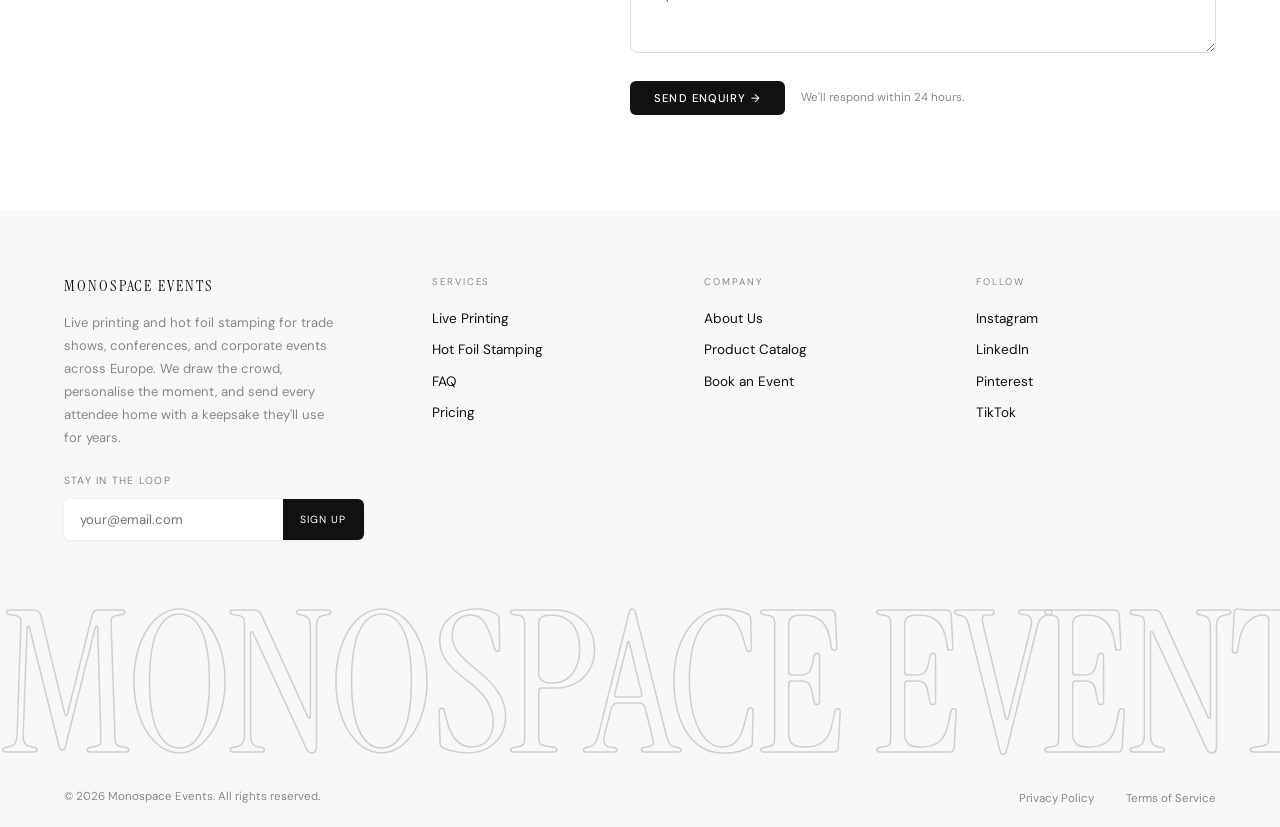
==== commit d6679964: "Add EN/NL bilingual support with browser-default language detection - New js/i18n.js with full EN an" ====
--- a/book-now.html
+++ b/book-now.html
@@ -6,26 +6,30 @@
   <title>Book Now — Monospace Events | Live Hot Foil Personalisation</title>
   <meta name="description" content="Book Monospace Events for your next trade show, conference or corporate event. Tell us about your event and we'll send a tailored proposal within 24 hours." />
   <link rel="stylesheet" href="css/styles.css" />
+  <script src="js/i18n.js"></script>
 </head>
-<body>
-
-  <!-- NAV -->
+<body data-page="book-now">
+
   <nav class="nav" id="nav">
     <ul class="nav-left">
-      <li><button class="nav-hamburger" id="nav-hamburger" aria-label="Open menu"><span></span><span></span><span></span></button></li>
-      <li><a class="nav-link" href="live-printing.html">Live Printing</a></li>
-      <li><a class="nav-link" href="hot-foil-stamping.html">Hot Foil Stamping</a></li>
-      <li><a class="nav-link" href="catalog.html">Catalog</a></li>
+      <li><button class="nav-hamburger" id="nav-hamburger" data-i18n-aria="nav.open_menu" aria-label="Open menu"><span></span><span></span><span></span></button></li>
+      <li><a class="nav-link" href="live-printing.html" data-i18n="nav.live_printing">Live Printing</a></li>
+      <li><a class="nav-link" href="hot-foil-stamping.html" data-i18n="nav.hot_foil">Hot Foil Stamping</a></li>
+      <li><a class="nav-link" href="catalog.html" data-i18n="nav.catalog">Catalog</a></li>
     </ul>
     <a class="nav-logo" href="index.html">Monospace Events</a>
     <ul class="nav-right">
-      <li><a class="nav-link" href="index.html#about">About</a></li>
-      <li><a class="nav-link" href="hot-foil-stamping.html#faq">FAQ</a></li>
-      <li><a class="nav-link nav-cta" href="book-now.html" style="opacity:0.45;">Book Now &rarr;</a></li>
+      <li><a class="nav-link" href="index.html#about" data-i18n="nav.about">About</a></li>
+      <li><a class="nav-link" href="hot-foil-stamping.html#faq" data-i18n="nav.faq">FAQ</a></li>
+      <li class="lang-switcher">
+        <button class="lang-btn lang-active" data-lang="en">EN</button>
+        <span class="lang-sep">|</span>
+        <button class="lang-btn" data-lang="nl">NL</button>
+      </li>
+      <li><a class="nav-link nav-cta" href="book-now.html" style="opacity:0.45;" data-i18n="nav.book_now">Book Now →</a></li>
     </ul>
   </nav>
 
-  <!-- MOBILE MENU -->
   <div class="mob-menu" id="mob-menu">
     <div class="mob-menu-head">
       <button class="mob-close" id="mob-close">&times;</button>
@@ -33,211 +37,194 @@
       <div class="mob-spacer"></div>
     </div>
     <nav class="mob-nav">
-      <a href="live-printing.html">Live Printing</a>
-      <a href="hot-foil-stamping.html">Hot Foil Stamping</a>
-      <a href="catalog.html">Catalog</a>
-      <a href="index.html#about">About</a>
-      <a href="hot-foil-stamping.html#faq">FAQ</a>
-      <a href="hot-foil-stamping.html#pricing">Pricing</a>
-      <a href="book-now.html" class="mob-book">Book Now &rarr;</a>
+      <a href="live-printing.html" data-i18n="nav.live_printing">Live Printing</a>
+      <a href="hot-foil-stamping.html" data-i18n="nav.hot_foil">Hot Foil Stamping</a>
+      <a href="catalog.html" data-i18n="nav.catalog">Catalog</a>
+      <a href="index.html#about" data-i18n="nav.about">About</a>
+      <a href="hot-foil-stamping.html#faq" data-i18n="nav.faq">FAQ</a>
+      <a href="hot-foil-stamping.html#pricing" data-i18n="mob.pricing">Pricing</a>
+      <a href="book-now.html" class="mob-book" data-i18n="mob.book_now">Book Now →</a>
     </nav>
+    <div class="mob-lang">
+      <button class="lang-btn lang-active" data-lang="en">EN</button>
+      <span class="lang-sep">|</span>
+      <button class="lang-btn" data-lang="nl">NL</button>
+    </div>
   </div>
 
 
-  <!-- HERO -->
   <div class="book-hero">
-    <p class="page-hero-eyebrow">Book an Event</p>
-    <h1 class="page-hero-title">Get a Fixed Quote in 24 Hours</h1>
-    <p class="page-hero-subtitle">Tell us about your event and we'll come back with a tailored proposal — service fee, product recommendations matched to your audience, and a capacity plan based on expected footfall.</p>
+    <p class="page-hero-eyebrow" data-i18n="book.eyebrow">Book an Event</p>
+    <h1 class="page-hero-title" data-i18n="book.title">Get a Fixed Quote in 24 Hours</h1>
+    <p class="page-hero-subtitle" data-i18n="book.subtitle">Tell us about your event and we'll come back with a tailored proposal — service fee, product recommendations matched to your audience, and a capacity plan based on expected footfall.</p>
   </div>
 
 
-  <!-- FORM + SIDEBAR -->
-  <div class="book-form-wrap">
-
-    <!-- SIDEBAR -->
+  <div class="book-form-wrap" id="book-form">
+
     <div class="book-sidebar">
-      <h2 class="book-sidebar-title">What happens after you submit</h2>
-      <p class="book-sidebar-text">We review your brief and come back within 24 hours with a fixed quote, product recommendations matched to your event type and audience, and a capacity plan based on your expected footfall.</p>
-      <p class="book-sidebar-text">Once agreed, we create a bespoke stamping die from your logo artwork. All we need from you is a clean vector file — we handle the rest.</p>
+      <h2 class="book-sidebar-title" data-i18n="book.sidebar_title">What happens after you submit</h2>
+      <p class="book-sidebar-text" data-i18n="book.sidebar_body1">We review your brief and come back within 24 hours with a fixed quote, product recommendations matched to your event type and audience, and a capacity plan based on your expected footfall.</p>
+      <p class="book-sidebar-text" data-i18n="book.sidebar_body2">Once agreed, we create a bespoke stamping die from your logo artwork. All we need from you is a clean vector file — we handle the rest.</p>
 
       <div style="margin-top:2rem;">
-        <span class="book-contact-label">Email</span>
+        <span class="book-contact-label" data-i18n="book.email_label">Email</span>
         <p class="book-contact-item"><a href="mailto:hello@vormevents.com" style="color:var(--gold);">hello@vormevents.com</a></p>
       </div>
       <div style="margin-top:1rem;">
-        <span class="book-contact-label">Based in</span>
-        <p class="book-contact-item">The Netherlands &nbsp;&middot;&nbsp; Serving events across Europe</p>
-      </div>
-
-      <!-- Pricing reminder -->
+        <span class="book-contact-label" data-i18n="book.base_label">Based in</span>
+        <p class="book-contact-item" data-i18n="book.base_val">The Netherlands · Serving events across Europe</p>
+      </div>
+
       <div style="background:#F9F9F9; border-radius:10px; padding:1.5rem; margin-top:2rem;">
-        <p style="font-size:0.62rem; letter-spacing:0.14em; text-transform:uppercase; color:var(--gold); margin-bottom:0.75rem;">Pricing reminder</p>
+        <p style="font-size:0.62rem; letter-spacing:0.14em; text-transform:uppercase; color:var(--gold); margin-bottom:0.75rem;" data-i18n="book.pricing_reminder">Pricing reminder</p>
         <p style="font-family:'Instrument Serif',serif; font-size:1.4rem; margin-bottom:0.25rem;">€1,600</p>
-        <p style="font-size:0.72rem; color:var(--muted); margin-bottom:0.5rem;">Starting from / 4 hours</p>
-        <p style="font-size:0.78rem; color:var(--text);">+ €200 per additional hour</p>
-        <p style="font-size:0.72rem; color:var(--muted); margin-top:0.75rem; font-style:italic;">Includes logistics within NL, machine rental, artisan team, all materials &amp; custom die.</p>
-      </div>
-    </div>
-
-    <!-- FORM -->
+        <p style="font-size:0.72rem; color:var(--muted); margin-bottom:0.5rem;" data-i18n="book.starting_from">Starting from / 4 hours</p>
+        <p style="font-size:0.78rem; color:var(--text);" data-i18n="book.extra_hour">+ €200 per additional hour</p>
+        <p style="font-size:0.72rem; color:var(--muted); margin-top:0.75rem; font-style:italic;" data-i18n="book.includes">Includes logistics within NL, machine rental, artisan team, all materials &amp; custom die.</p>
+      </div>
+    </div>
+
     <form class="book-form" name="book-now" action="#" onsubmit="handleSubmit(event)">
 
-      <!-- Company -->
-      <div class="form-field">
-        <label for="company">Company Name *</label>
-        <input type="text" id="company" name="company" placeholder="Acme Corp" required />
-      </div>
-
-      <div class="form-field">
-        <label for="name">Your Name *</label>
-        <input type="text" id="name" name="name" placeholder="Jan de Vries" required />
-      </div>
-
-      <!-- Contact -->
-      <div class="form-field">
-        <label for="email">Email Address *</label>
-        <input type="email" id="email" name="email" placeholder="you@company.com" required />
-      </div>
-
-      <div class="form-field">
-        <label for="phone">Phone Number</label>
-        <input type="tel" id="phone" name="phone" placeholder="+31 6 12345678" />
-      </div>
-
-      <!-- Event details -->
-      <div class="form-field">
-        <label for="event-date">Event Date *</label>
+      <div class="form-field">
+        <label for="company" data-i18n="book.f_company">Company Name *</label>
+        <input type="text" id="company" name="company" data-i18n-placeholder="book.ph_company" placeholder="Acme Corp" required />
+      </div>
+      <div class="form-field">
+        <label for="name" data-i18n="book.f_name">Your Name *</label>
+        <input type="text" id="name" name="name" data-i18n-placeholder="book.ph_name" placeholder="Jan de Vries" required />
+      </div>
+      <div class="form-field">
+        <label for="email" data-i18n="book.f_email">Email Address *</label>
+        <input type="email" id="email" name="email" data-i18n-placeholder="book.ph_email" placeholder="you@company.com" required />
+      </div>
+      <div class="form-field">
+        <label for="phone" data-i18n="book.f_phone">Phone Number</label>
+        <input type="tel" id="phone" name="phone" data-i18n-placeholder="book.ph_phone" placeholder="+31 6 12345678" />
+      </div>
+      <div class="form-field">
+        <label for="event-date" data-i18n="book.f_date">Event Date *</label>
         <input type="date" id="event-date" name="event-date" required />
       </div>
-
-      <div class="form-field">
-        <label for="event-time">Event Start Time</label>
+      <div class="form-field">
+        <label for="event-time" data-i18n="book.f_time">Event Start Time</label>
         <input type="time" id="event-time" name="event-time" />
       </div>
-
-      <div class="form-field">
-        <label for="duration">Duration Needed</label>
+      <div class="form-field">
+        <label for="duration" data-i18n="book.f_duration">Duration Needed</label>
         <select id="duration" name="duration">
-          <option value="">Select hours</option>
-          <option value="4">4 hours — €1,600</option>
-          <option value="5">5 hours — €1,800</option>
-          <option value="6">6 hours — €2,000</option>
-          <option value="7">7 hours — €2,200</option>
-          <option value="8">8 hours — €2,400 (most popular)</option>
-          <option value="9">9 hours — €2,600</option>
-          <option value="10">10 hours — €2,800</option>
-          <option value="custom">Custom / multi-day</option>
+          <option value="" data-i18n="book.ph_duration">Select hours</option>
+          <option value="4" data-i18n="book.dur_4">4 hours — €1,600</option>
+          <option value="5" data-i18n="book.dur_5">5 hours — €1,800</option>
+          <option value="6" data-i18n="book.dur_6">6 hours — €2,000</option>
+          <option value="7" data-i18n="book.dur_7">7 hours — €2,200</option>
+          <option value="8" data-i18n="book.dur_8">8 hours — €2,400 (most popular)</option>
+          <option value="9" data-i18n="book.dur_9">9 hours — €2,600</option>
+          <option value="10" data-i18n="book.dur_10">10 hours — €2,800</option>
+          <option value="custom" data-i18n="book.dur_custom">Custom / multi-day</option>
         </select>
       </div>
-
-      <div class="form-field">
-        <label for="guests">Expected Attendees</label>
+      <div class="form-field">
+        <label for="guests" data-i18n="book.f_guests">Expected Attendees</label>
         <select id="guests" name="guests">
-          <option value="">Select range</option>
-          <option value="under-100">Under 100</option>
-          <option value="100-250">100–250</option>
-          <option value="250-500">250–500</option>
-          <option value="500-1000">500–1,000</option>
-          <option value="1000+">1,000+</option>
+          <option value="" data-i18n="book.ph_guests">Select range</option>
+          <option value="under-100" data-i18n="book.g_100">Under 100</option>
+          <option value="100-250" data-i18n="book.g_250">100–250</option>
+          <option value="250-500" data-i18n="book.g_500">250–500</option>
+          <option value="500-1000" data-i18n="book.g_1000">500–1,000</option>
+          <option value="1000+" data-i18n="book.g_1000p">1,000+</option>
         </select>
       </div>
-
-      <div class="form-field">
-        <label for="location">Event Location / Venue *</label>
-        <input type="text" id="location" name="location" placeholder="RAI Amsterdam, Hall 7" required />
-      </div>
-
-      <!-- Items interested in -->
-      <div class="form-field">
-        <label>Items Interested In</label>
+      <div class="form-field">
+        <label for="location" data-i18n="book.f_location">Event Location / Venue *</label>
+        <input type="text" id="location" name="location" data-i18n-placeholder="book.ph_location" placeholder="RAI Amsterdam, Hall 7" required />
+      </div>
+
+      <div class="form-field">
+        <label data-i18n="book.f_items">Items Interested In</label>
         <div class="check-group">
-          <label class="check-pill"><input type="checkbox" name="items" value="journal-a5" /><span class="check-pill-label">Journal A5</span></label>
-          <label class="check-pill"><input type="checkbox" name="items" value="card-holder" /><span class="check-pill-label">Card Holder</span></label>
-          <label class="check-pill"><input type="checkbox" name="items" value="keyring" /><span class="check-pill-label">Keyring</span></label>
-          <label class="check-pill"><input type="checkbox" name="items" value="luggage-tag" /><span class="check-pill-label">Luggage Tag</span></label>
-          <label class="check-pill"><input type="checkbox" name="items" value="mousepad" /><span class="check-pill-label">Mousepad</span></label>
-          <label class="check-pill"><input type="checkbox" name="items" value="laptop-sleeve" /><span class="check-pill-label">Laptop Sleeve</span></label>
-          <label class="check-pill"><input type="checkbox" name="items" value="tote-bag" /><span class="check-pill-label">Tote Bag</span></label>
-          <label class="check-pill"><input type="checkbox" name="items" value="cork-items" /><span class="check-pill-label">Cork Items</span></label>
-          <label class="check-pill"><input type="checkbox" name="items" value="own-products" /><span class="check-pill-label">I'll supply my own</span></label>
+          <label class="check-pill"><input type="checkbox" name="items" value="journal-a5" /><span class="check-pill-label" data-i18n="book.i_journal">Journal A5</span></label>
+          <label class="check-pill"><input type="checkbox" name="items" value="card-holder" /><span class="check-pill-label" data-i18n="book.i_card">Card Holder</span></label>
+          <label class="check-pill"><input type="checkbox" name="items" value="keyring" /><span class="check-pill-label" data-i18n="book.i_keyring">Keyring</span></label>
+          <label class="check-pill"><input type="checkbox" name="items" value="luggage-tag" /><span class="check-pill-label" data-i18n="book.i_luggage">Luggage Tag</span></label>
+          <label class="check-pill"><input type="checkbox" name="items" value="mousepad" /><span class="check-pill-label" data-i18n="book.i_mousepad">Mousepad</span></label>
+          <label class="check-pill"><input type="checkbox" name="items" value="laptop-sleeve" /><span class="check-pill-label" data-i18n="book.i_laptop">Laptop Sleeve</span></label>
+          <label class="check-pill"><input type="checkbox" name="items" value="tote-bag" /><span class="check-pill-label" data-i18n="book.i_tote">Tote Bag</span></label>
+          <label class="check-pill"><input type="checkbox" name="items" value="cork-items" /><span class="check-pill-label" data-i18n="book.i_cork">Cork Items</span></label>
+          <label class="check-pill"><input type="checkbox" name="items" value="own-products" /><span class="check-pill-label" data-i18n="book.i_own">I'll supply my own</span></label>
         </div>
       </div>
 
-      <!-- Technique -->
-      <div class="form-field">
-        <label>Stamping Technique</label>
+      <div class="form-field">
+        <label data-i18n="book.f_technique">Stamping Technique</label>
         <div class="check-group">
-          <label class="check-pill"><input type="checkbox" name="technique" value="gold-foil" /><span class="check-pill-label">Gold Foil</span></label>
-          <label class="check-pill"><input type="checkbox" name="technique" value="colour-foil" /><span class="check-pill-label">Colour Foil</span></label>
-          <label class="check-pill"><input type="checkbox" name="technique" value="blind-press" /><span class="check-pill-label">Blind Press</span></label>
-          <label class="check-pill"><input type="checkbox" name="technique" value="logo-only" /><span class="check-pill-label">Logo Only</span></label>
-          <label class="check-pill"><input type="checkbox" name="technique" value="logo-name" /><span class="check-pill-label">Logo + Name</span></label>
-          <label class="check-pill"><input type="checkbox" name="technique" value="not-sure" /><span class="check-pill-label">Not sure yet</span></label>
+          <label class="check-pill"><input type="checkbox" name="technique" value="gold-foil" /><span class="check-pill-label" data-i18n="book.t_gold">Gold Foil</span></label>
+          <label class="check-pill"><input type="checkbox" name="technique" value="colour-foil" /><span class="check-pill-label" data-i18n="book.t_colour">Colour Foil</span></label>
+          <label class="check-pill"><input type="checkbox" name="technique" value="blind-press" /><span class="check-pill-label" data-i18n="book.t_blind">Blind Press</span></label>
+          <label class="check-pill"><input type="checkbox" name="technique" value="logo-only" /><span class="check-pill-label" data-i18n="book.t_logo">Logo Only</span></label>
+          <label class="check-pill"><input type="checkbox" name="technique" value="logo-name" /><span class="check-pill-label" data-i18n="book.t_logo_name">Logo + Name</span></label>
+          <label class="check-pill"><input type="checkbox" name="technique" value="not-sure" /><span class="check-pill-label" data-i18n="book.t_notsure">Not sure yet</span></label>
         </div>
       </div>
 
-      <!-- Quantity -->
-      <div class="form-field">
-        <label for="quantity">Estimated Product Quantity</label>
+      <div class="form-field">
+        <label for="quantity" data-i18n="book.f_qty">Estimated Product Quantity</label>
         <select id="quantity" name="quantity">
-          <option value="">Select range</option>
-          <option value="under-100">Under 100 items</option>
-          <option value="100-200">100–200 items</option>
-          <option value="200-400">200–400 items</option>
-          <option value="400-600">400–600 items</option>
-          <option value="600+">600+ items</option>
-          <option value="unsure">Not sure — advise me</option>
+          <option value="" data-i18n="book.ph_qty">Select range</option>
+          <option value="under-100" data-i18n="book.q_100">Under 100 items</option>
+          <option value="100-200" data-i18n="book.q_200">100–200 items</option>
+          <option value="200-400" data-i18n="book.q_400">200–400 items</option>
+          <option value="400-600" data-i18n="book.q_600">400–600 items</option>
+          <option value="600+" data-i18n="book.q_600p">600+ items</option>
+          <option value="unsure" data-i18n="book.q_unsure">Not sure — advise me</option>
         </select>
       </div>
 
-      <!-- Notes -->
-      <div class="form-field">
-        <label for="notes">Anything else we should know?</label>
-        <textarea id="notes" name="notes" placeholder="Tell us about the event format, stand size, brand guidelines, or any special requirements..."></textarea>
-      </div>
-
-      <!-- Submit -->
+      <div class="form-field">
+        <label for="notes" data-i18n="book.f_notes">Anything else we should know?</label>
+        <textarea id="notes" name="notes" data-i18n-placeholder="book.ph_notes" placeholder="Tell us about the event format, stand size, brand guidelines, or any special requirements..."></textarea>
+      </div>
+
       <div class="form-submit">
-        <button type="submit" class="btn-dark">Send Enquiry &rarr;</button>
-        <p class="form-note">We'll respond within 24 hours.</p>
+        <button type="submit" class="btn-dark" data-i18n="book.submit">Send Enquiry →</button>
+        <p class="form-note" data-i18n="book.form_note">We'll respond within 24 hours.</p>
       </div>
 
     </form>
   </div>
 
 
-  <!-- FOOTER -->
   <footer class="footer">
     <div class="footer-top">
       <div>
         <p style="font-family:'Instrument Serif',serif; font-size:1rem; letter-spacing:0.12em; text-transform:uppercase; margin-bottom:1rem;">Monospace Events</p>
-        <p class="footer-brand-text">Live hot foil stamping for trade shows, conferences, and corporate events across Europe. We draw the crowd, capture the lead, and send every attendee home with a luxury personalised keepsake.</p>
-        <p class="footer-email-label">Stay in the loop</p>
+        <p class="footer-brand-text" data-i18n="footer.brand_text">Live hot foil stamping for trade shows, conferences, and corporate events across Europe.</p>
+        <p class="footer-email-label" data-i18n="footer.stay_loop">Stay in the loop</p>
         <form class="footer-form" onsubmit="return false;">
-          <input type="email" placeholder="your@email.com" aria-label="Email" />
-          <button type="submit">Sign Up</button>
+          <input type="email" data-i18n-placeholder="footer.email_placeholder" placeholder="your@email.com" aria-label="Email" />
+          <button type="submit" data-i18n="footer.sign_up">Sign Up</button>
         </form>
       </div>
       <div>
-        <p class="footer-col-title">Services</p>
+        <p class="footer-col-title" data-i18n="footer.services">Services</p>
         <ul class="footer-col-links">
-          <li><a href="live-printing.html">Live Printing</a></li>
-          <li><a href="hot-foil-stamping.html">Hot Foil Stamping</a></li>
-          <li><a href="hot-foil-stamping.html#faq">FAQ</a></li>
-          <li><a href="hot-foil-stamping.html#pricing">Pricing</a></li>
+          <li><a href="live-printing.html" data-i18n="nav.live_printing">Live Printing</a></li>
+          <li><a href="hot-foil-stamping.html" data-i18n="nav.hot_foil">Hot Foil Stamping</a></li>
+          <li><a href="hot-foil-stamping.html#faq" data-i18n="footer.faq">FAQ</a></li>
+          <li><a href="hot-foil-stamping.html#pricing" data-i18n="footer.pricing">Pricing</a></li>
         </ul>
       </div>
       <div>
-        <p class="footer-col-title">Company</p>
+        <p class="footer-col-title" data-i18n="footer.company">Company</p>
         <ul class="footer-col-links">
-          <li><a href="index.html#about">About Us</a></li>
-          <li><a href="catalog.html">Product Catalog</a></li>
-          <li><a href="book-now.html">Book an Event</a></li>
+          <li><a href="index.html#about" data-i18n="footer.about_us">About Us</a></li>
+          <li><a href="catalog.html" data-i18n="footer.product_catalog">Product Catalog</a></li>
+          <li><a href="book-now.html" data-i18n="footer.book_event">Book an Event</a></li>
         </ul>
       </div>
       <div>
-        <p class="footer-col-title">Follow</p>
+        <p class="footer-col-title" data-i18n="footer.follow">Follow</p>
         <ul class="footer-col-links">
           <li><a href="#">Instagram</a></li>
           <li><a href="#">LinkedIn</a></li>
@@ -246,14 +233,12 @@
         </ul>
       </div>
     </div>
-    <div class="footer-wordmark-wrap">
-      <div class="footer-wordmark">MONOSPACE EVENTS</div>
-    </div>
+    <div class="footer-wordmark-wrap"><div class="footer-wordmark">MONOSPACE EVENTS</div></div>
     <div class="footer-bottom">
-      <p class="footer-copy">&copy; 2026 Monospace Events. All rights reserved.</p>
+      <p class="footer-copy" data-i18n="footer.rights">&copy; 2026 Monospace Events. All rights reserved.</p>
       <ul class="footer-legal">
-        <li><a href="#">Privacy Policy</a></li>
-        <li><a href="#">Terms of Service</a></li>
+        <li><a href="#" data-i18n="footer.privacy">Privacy Policy</a></li>
+        <li><a href="#" data-i18n="footer.terms">Terms of Service</a></li>
       </ul>
     </div>
   </footer>
--- a/css/styles.css
+++ b/css/styles.css
@@ -972,13 +972,14 @@
   max-width: 520px;
 }
 
-/* Services page — full-width hero image placeholder */
+/* Services page — hero image placeholder */
 .services-hero-image {
-  width: 100%;
+  margin: 0 var(--pad);
   height: 55vh;
   min-height: 320px;
   background: var(--ph);
   overflow: hidden;
+  border-radius: 10px;
 }
 
 /* Book Now form page */
@@ -1788,13 +1789,14 @@
    ============================ */
 .catalog-personalisation-banner {
   padding: 3rem var(--pad);
-  background: var(--card);
+  background: #f6f5f1;
 }
 .catalog-personalisation-banner img {
   width: 100%;
   max-width: 1080px;
   display: block;
   margin: 0 auto;
+  border-radius: 10px;
 }
 
 /* ============================
@@ -1903,3 +1905,211 @@
   .service-hub { grid-template-columns: 1fr; }
   .service-detail-section { padding: 3rem var(--pad) 1rem; }
 }
+
+/* ============================
+   LANGUAGE SWITCHER
+   ============================ */
+.lang-switcher { display: flex; align-items: center; gap: 0.25rem; }
+.lang-btn {
+  background: none;
+  border: none;
+  cursor: pointer;
+  font-size: 0.68rem;
+  letter-spacing: 0.12em;
+  font-family: inherit;
+  color: var(--muted);
+  padding: 0.15rem 0.25rem;
+  transition: color 0.2s;
+}
+.lang-btn:hover { color: var(--text); }
+.lang-btn.lang-active { color: var(--text); font-weight: 600; }
+.lang-sep { font-size: 0.6rem; color: var(--muted); opacity: 0.5; }
+.mob-lang {
+  display: flex;
+  align-items: center;
+  gap: 0.5rem;
+  padding: 1.5rem var(--pad) 1rem;
+  border-top: 1px solid #EBEBEB;
+  margin-top: auto;
+}
+.mob-lang .lang-btn { font-size: 0.82rem; padding: 0.25rem 0.5rem; }
+
+/* ============================
+   PRODUCT POPUP
+   ============================ */
+.product-card { cursor: pointer; }
+
+.popup-overlay {
+  position: fixed;
+  inset: 0;
+  background: rgba(0,0,0,0.55);
+  z-index: 900;
+  display: flex;
+  align-items: center;
+  justify-content: center;
+  padding: 1rem;
+  opacity: 0;
+  pointer-events: none;
+  transition: opacity 0.2s;
+}
+.popup-overlay.open {
+  opacity: 1;
+  pointer-events: all;
+}
+.popup-modal {
+  background: #fff;
+  border-radius: 16px;
+  max-width: 860px;
+  width: 100%;
+  max-height: 90vh;
+  overflow: hidden;
+  display: grid;
+  grid-template-columns: 1fr 1fr;
+  position: relative;
+  transform: translateY(12px);
+  transition: transform 0.2s;
+}
+.popup-overlay.open .popup-modal { transform: translateY(0); }
+
+.popup-img-side {
+  background: #f6f5f1;
+  display: flex;
+  align-items: center;
+  justify-content: center;
+  padding: 2.5rem;
+  min-height: 380px;
+}
+.popup-img-side img {
+  max-width: 100%;
+  max-height: 340px;
+  object-fit: contain;
+  display: block;
+}
+.popup-detail-side {
+  padding: 2.5rem 2rem 2rem;
+  display: flex;
+  flex-direction: column;
+  gap: 1rem;
+  overflow-y: auto;
+}
+.popup-service-label {
+  font-size: 0.62rem;
+  letter-spacing: 0.2em;
+  text-transform: uppercase;
+  color: var(--gold);
+  margin: 0;
+}
+.popup-name {
+  font-family: 'Instrument Serif', serif;
+  font-size: clamp(1.4rem, 2.5vw, 2rem);
+  font-weight: 400;
+  line-height: 1.15;
+  margin: 0;
+}
+.popup-desc {
+  font-size: 0.85rem;
+  color: var(--muted);
+  line-height: 1.8;
+  margin: 0;
+}
+.popup-meta { display: flex; flex-direction: column; gap: 1rem; margin-top: 0.25rem; }
+.popup-meta-row { display: flex; flex-direction: column; gap: 0.3rem; }
+.popup-meta-label {
+  font-size: 0.62rem;
+  letter-spacing: 0.15em;
+  text-transform: uppercase;
+  color: #888;
+}
+.popup-meta-value {
+  font-size: 0.82rem;
+  color: var(--dark);
+  line-height: 1.6;
+}
+.popup-time-value {
+  font-size: 1.35rem;
+  font-family: 'Instrument Serif', serif;
+  font-weight: 400;
+  color: var(--dark);
+}
+.popup-foil-swatches {
+  display: flex;
+  flex-wrap: wrap;
+  gap: 0.5rem;
+  align-items: center;
+}
+.popup-foil-swatch {
+  width: 22px;
+  height: 22px;
+  border-radius: 50%;
+  border: 1.5px solid rgba(0,0,0,0.1);
+  cursor: default;
+  position: relative;
+}
+.popup-foil-swatch[title="White"] { border-color: #ccc; }
+.popup-foil-swatch[title="Blind"] {
+  background: transparent !important;
+  border: 1.5px dashed #aaa;
+}
+.popup-foil-swatch::after {
+  content: attr(title);
+  position: absolute;
+  bottom: calc(100% + 6px);
+  left: 50%;
+  transform: translateX(-50%);
+  background: #111;
+  color: #fff;
+  font-size: 0.62rem;
+  white-space: nowrap;
+  padding: 2px 6px;
+  border-radius: 4px;
+  opacity: 0;
+  pointer-events: none;
+  transition: opacity 0.15s;
+}
+.popup-foil-swatch:hover::after { opacity: 1; }
+
+.popup-cta {
+  display: inline-block;
+  margin-top: auto;
+  padding: 0.85rem 1.5rem;
+  background: var(--dark);
+  color: #fff;
+  font-size: 0.82rem;
+  letter-spacing: 0.06em;
+  text-decoration: none;
+  border-radius: 8px;
+  text-align: center;
+  transition: opacity 0.2s;
+}
+.popup-cta:hover { opacity: 0.8; }
+
+.popup-close {
+  position: absolute;
+  top: 1rem;
+  right: 1rem;
+  width: 32px;
+  height: 32px;
+  border: none;
+  background: rgba(0,0,0,0.08);
+  border-radius: 50%;
+  cursor: pointer;
+  font-size: 1.1rem;
+  line-height: 1;
+  display: flex;
+  align-items: center;
+  justify-content: center;
+  z-index: 1;
+  transition: background 0.15s;
+}
+.popup-close:hover { background: rgba(0,0,0,0.16); }
+
+@media (max-width: 640px) {
+  .popup-modal {
+    grid-template-columns: 1fr;
+    max-height: 95vh;
+    overflow-y: auto;
+  }
+  .popup-img-side { min-height: 220px; padding: 1.5rem; }
+  .popup-img-side img { max-height: 200px; }
+  .popup-detail-side { padding: 1.5rem; }
+}
